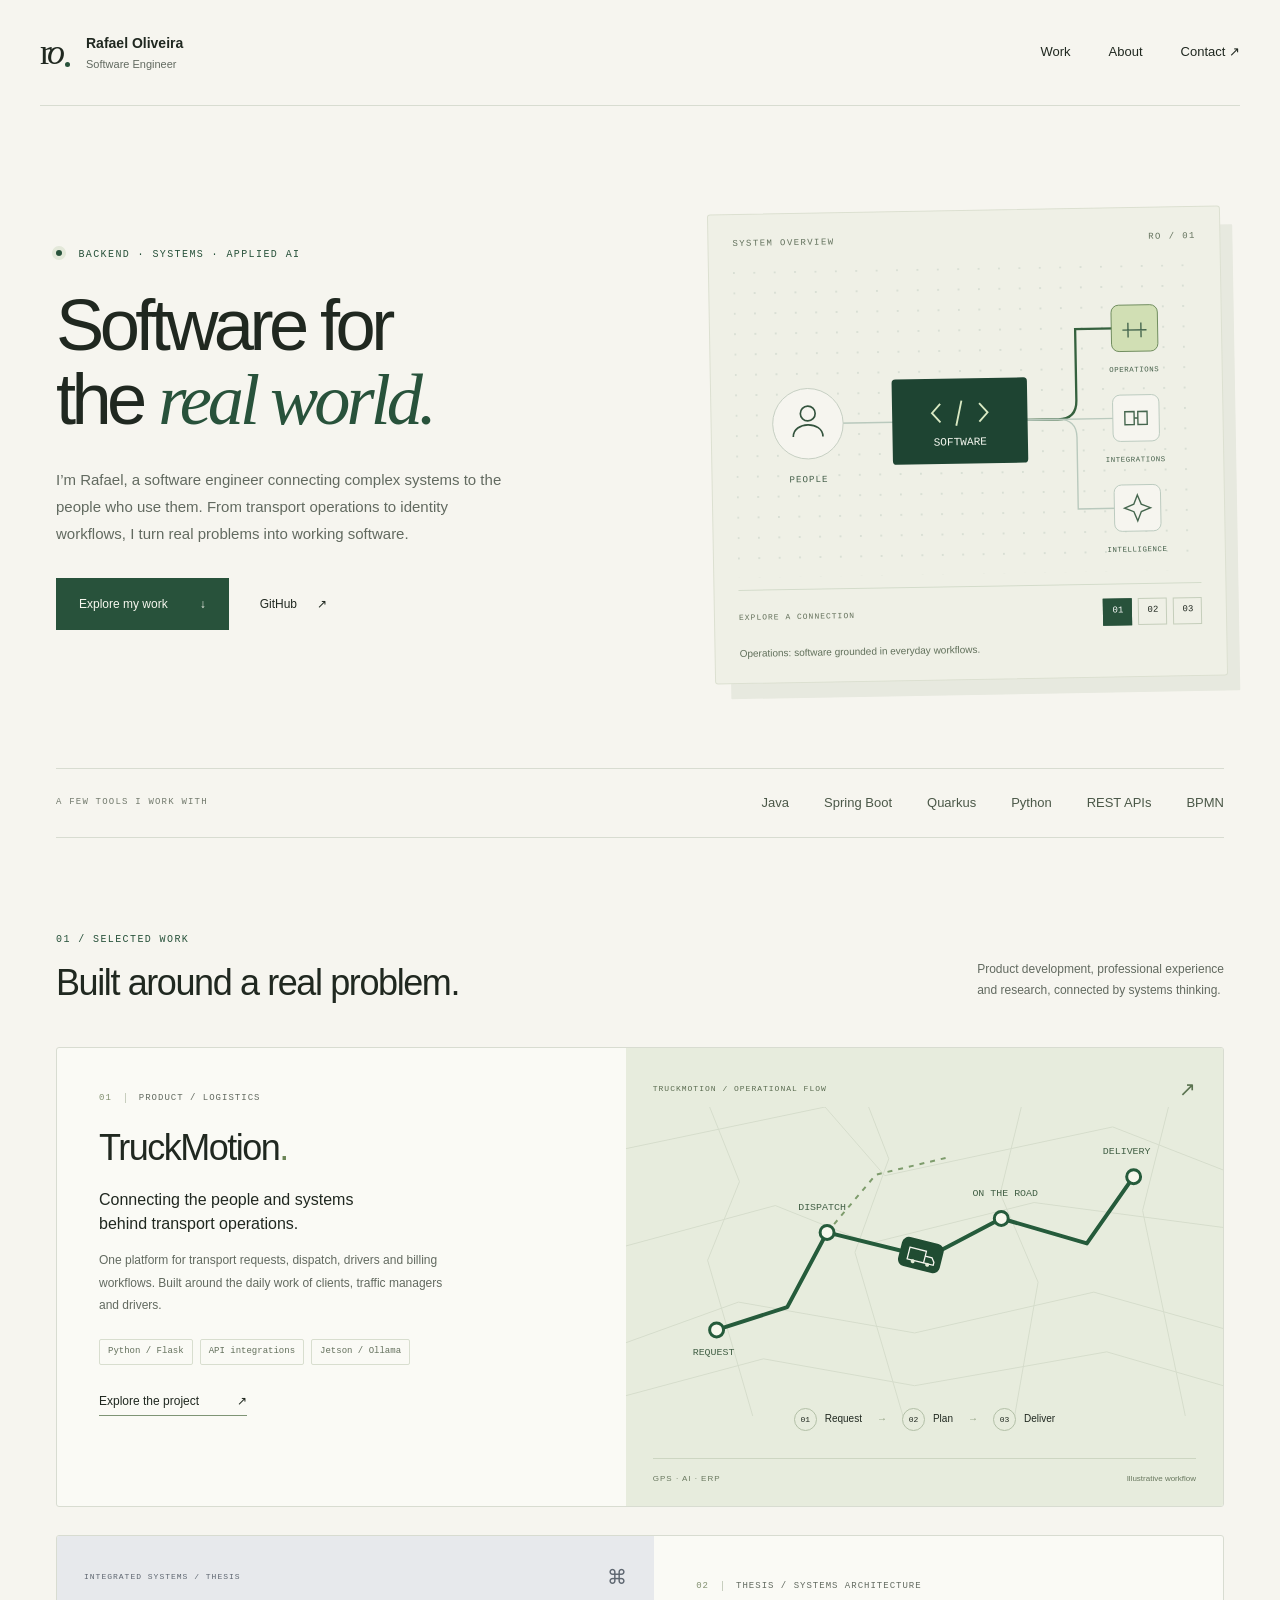
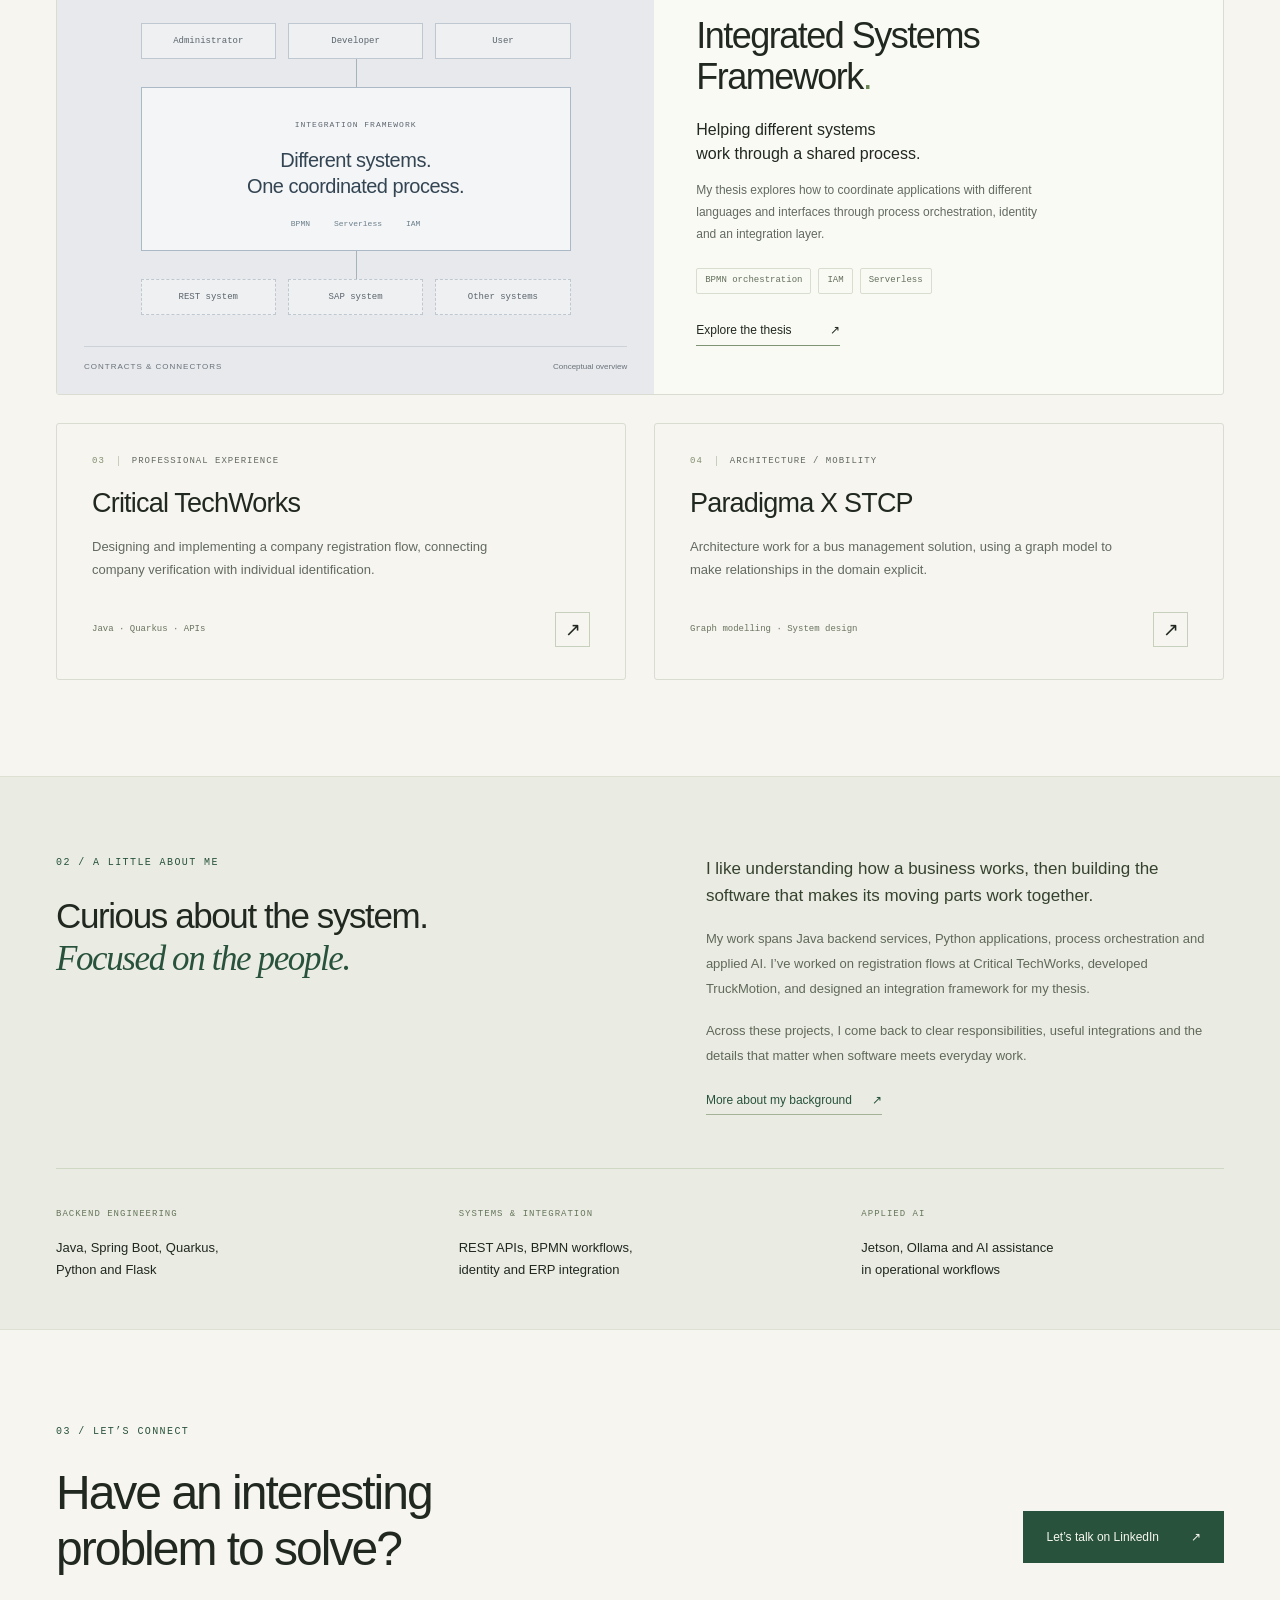
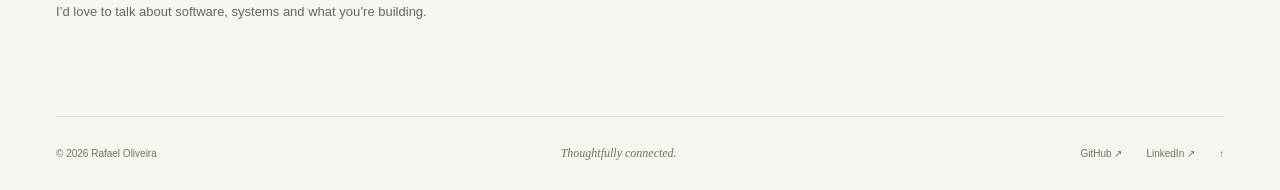
==== index.html @ 2846dd0a "Publish personal software engineering portfolio" ====
<!doctype html>
<html lang="en">
<head>
  <meta charset="utf-8">
  <meta name="viewport" content="width=device-width,initial-scale=1">
  <meta name="theme-color" content="#f6f5ef">
  <meta name="description" content="Rafael Oliveira, software engineer. Explore TruckMotion, an integrated systems thesis, and work in backend engineering, identity and automation.">
  <meta property="og:title" content="Rafael Oliveira · Software Engineer">
  <meta property="og:description" content="Software for the real world. Selected work in backend engineering, systems integration and applied AI.">
  <meta property="og:type" content="website">
  <meta property="og:url" content="https://oliveirarafa101.github.io/">
  <link rel="canonical" href="https://oliveirarafa101.github.io/">
  <title>Rafael Oliveira · Software Engineer</title>
  <link rel="icon" href="./assets/favicon.svg" type="image/svg+xml">
  <link rel="stylesheet" href="./styles.css">
  <script src="./app.js" defer></script>
</head>
<body>
  <a class="skip-link" href="#main">Skip to content</a>
  <header class="header">
    <a class="identity" href="#top" aria-label="Rafael Oliveira, home"><span class="monogram">r<span>o</span><i></i></span><span>Rafael Oliveira<span class="identity-sub">Software Engineer</span></span></a>
    <nav aria-label="Main navigation"><a href="#work">Work</a><a href="#about">About</a><a href="#contact">Contact <span aria-hidden="true">↗</span></a></nav>
  </header>

  <main id="main">
    <section class="hero page-width" id="top" aria-labelledby="hero-title">
      <div class="hero-copy">
        <p class="eyebrow"><span class="signal"></span> BACKEND · SYSTEMS · APPLIED AI</p>
        <h1 id="hero-title">Software for<br>the <span>real world.</span></h1>
        <p class="hero-description">I’m Rafael, a software engineer connecting complex systems to the people who use them. From transport operations to identity workflows, I turn real problems into working software.</p>
        <div class="hero-actions"><a class="button primary" href="#work">Explore my work <span aria-hidden="true">↓</span></a><a class="text-link" href="https://github.com/oliveirarafa101" target="_blank" rel="noopener noreferrer">GitHub <span aria-hidden="true">↗</span></a></div>
      </div>
      <div class="hero-visual" aria-label="An interactive overview of my engineering interests">
        <div class="visual-top"><span class="micro">SYSTEM OVERVIEW</span><span class="micro">RO / 01</span></div>
        <svg class="network" viewBox="0 0 500 330" role="img" aria-label="People connect to software, which connects operations, integrations and intelligence">
          <defs><pattern id="dots" width="22" height="22" patternUnits="userSpaceOnUse"><circle cx="1" cy="1" r="1" fill="#b6c5b9" opacity=".55"/></pattern></defs>
          <rect width="500" height="330" fill="url(#dots)"/>
          <g class="connections" fill="none" stroke="#b9c9bd" stroke-width="1.5">
            <path d="M78 165H172"/><path class="branch branch-operations" d="M312 165H348Q368 165 368 145V68H410"/><path class="branch branch-integrations" d="M312 165H410"/><path class="branch branch-intelligence" d="M312 165H348Q368 165 368 185V262H410"/>
          </g>
          <g transform="translate(40 127)"><rect width="76" height="76" rx="38" fill="#f6f5ef" stroke="#c3cdc0"/><circle cx="38" cy="27" r="8" fill="none" stroke="#33533d" stroke-width="1.8"/><path d="M22 52c0-17 32-17 32 0" fill="none" stroke="#33533d" stroke-width="1.8"/><text x="38" y="101" text-anchor="middle" class="svg-small">PEOPLE</text></g>
          <g transform="translate(169 119)"><rect width="146" height="92" rx="4" fill="#1e4432"/><path d="m52 27-9 10 9 10m42-20 9 10-9 10m-19-23-6 27" stroke="#d9e9c3" stroke-width="2" fill="none"/><text x="73" y="72" text-anchor="middle" fill="#f4f7ef" font-size="12" font-family="monospace">SOFTWARE</text></g>
          <g class="node node-operations" transform="translate(407 43)"><rect width="50" height="50" rx="8"/><path d="M12 27h26M18 19v16m14-16v16"/><text x="24" y="72" text-anchor="middle">OPERATIONS</text></g>
          <g class="node node-integrations" transform="translate(407 140)"><rect width="50" height="50" rx="8"/><path d="M13 18h10v14H13zm14 0h10v14H27zm-4 7h4"/><text x="24" y="72" text-anchor="middle">INTEGRATIONS</text></g>
          <g class="node node-intelligence" transform="translate(407 237)"><rect width="50" height="50" rx="8"/><path d="m25 11 4 10 10 4-10 4-4 10-4-10-10-4 10-4z"/><text x="24" y="72" text-anchor="middle">INTELLIGENCE</text></g>
        </svg>
        <div class="visual-bottom"><span class="micro">EXPLORE A CONNECTION</span><div class="connection-buttons" role="group" aria-label="Engineering focus"><button type="button" data-focus="operations" aria-label="Operations" aria-pressed="true">01</button><button type="button" data-focus="integrations" aria-label="Integrations" aria-pressed="false">02</button><button type="button" data-focus="intelligence" aria-label="Intelligence" aria-pressed="false">03</button></div></div>
        <p class="connection-caption" aria-live="polite">Operations: software grounded in everyday workflows.</p>
      </div>
    </section>

    <div class="expertise-strip page-width"><span class="micro">A FEW TOOLS I WORK WITH</span><div><span>Java</span><span>Spring Boot</span><span>Quarkus</span><span>Python</span><span>REST APIs</span><span>BPMN</span></div></div>

    <section class="work page-width" id="work" aria-labelledby="work-title">
      <div class="section-heading"><div><p class="eyebrow">01 / SELECTED WORK</p><h2 id="work-title">Built around a real problem.</h2></div><p>Product development, professional experience<br class="desktop-break"> and research, connected by systems thinking.</p></div>
      <article class="project featured">
        <div class="project-copy">
          <div class="project-kicker"><span>01</span><span>PRODUCT / LOGISTICS</span></div>
          <h3>TruckMotion<span class="title-period">.</span></h3>
          <p class="project-lead">Connecting the people and systems<br class="desktop-break"> behind transport operations.</p>
          <p>One platform for transport requests, dispatch, drivers and billing workflows. Built around the daily work of clients, traffic managers and drivers.</p>
          <div class="tags"><span>Python / Flask</span><span>API integrations</span><span>Jetson / Ollama</span></div>
          <button class="project-link" data-project="truckmotion">Explore the project <span aria-hidden="true">↗</span></button>
        </div>
        <div class="truck-visual">
          <div class="project-visual-heading"><span class="micro">TRUCKMOTION / OPERATIONAL FLOW</span><span class="mini-mark" aria-hidden="true">↗</span></div>
          <div class="route-drawing" aria-hidden="true">
            <svg viewBox="0 0 600 310" preserveAspectRatio="xMidYMid meet">
              <g fill="none" stroke="#d6ddcc" stroke-width="1"><path d="M-20 46 200 0 260 69 489 20 630 75M-20 145 150 99 245 137 410 96 630 125M-20 244 113 196 290 227 470 186 630 231M76-20 114 75 82 154 133 330M236-20 264 52 230 146 284 330M402-20 376 87 414 176 387 330M550-20 519 104 566 330"/><path d="M0 290 138 253 290 280 483 246 600 280"/></g>
              <path d="M91 224 162 201 202 126 303 151 377 112 463 137 510 70" stroke="#255b3b" stroke-width="4" fill="none" stroke-linejoin="round" stroke-linecap="round"/>
              <path d="M202 126 251 68 326 50" stroke="#7e9c6c" stroke-width="2" stroke-dasharray="5 6" fill="none"/>
              <g fill="#f7f8ed" stroke="#255b3b" stroke-width="3"><circle cx="91" cy="224" r="7"/><circle cx="202" cy="126" r="7"/><circle cx="377" cy="112" r="7"/><circle cx="510" cy="70" r="7"/></g>
              <g font-family="monospace" font-size="10" fill="#436046"><text x="67" y="249">REQUEST</text><text x="173" y="103">DISPATCH</text><text x="348" y="89">ON THE ROAD</text><text x="479" y="47">DELIVERY</text></g>
              <g transform="translate(279 129) rotate(14)"><rect width="43" height="30" rx="7" fill="#204c32"/><path d="M9 10h17v12H9zm17 5h7l3 4v3H26" fill="none" stroke="#f6f5ef" stroke-width="1.3"/><circle cx="15" cy="23" r="2" fill="#e3ebd7"/><circle cx="30" cy="23" r="2" fill="#e3ebd7"/></g>
            </svg>
          </div>
          <div class="workflow-row"><span><i>01</i> Request</span><b>→</b><span><i>02</i> Plan</span><b>→</b><span><i>03</i> Deliver</span></div>
          <div class="visual-footnote"><span>GPS · AI · ERP</span><span>Illustrative workflow</span></div>
        </div>
      </article>

      <article class="project thesis-project">
        <div class="thesis-visual">
          <div class="project-visual-heading"><span class="micro">INTEGRATED SYSTEMS / THESIS</span><span class="mini-mark" aria-hidden="true">⌘</span></div>
          <div class="architecture-mini" aria-label="An integration framework links process execution, identity and external systems">
            <div class="arch-clients"><span>Administrator</span><span>Developer</span><span>User</span></div>
            <div class="arch-connector" aria-hidden="true"></div>
            <div class="arch-core"><span class="micro">INTEGRATION FRAMEWORK</span><strong>Different systems.<br>One coordinated process.</strong><div><span>BPMN</span><span>Serverless</span><span>IAM</span></div></div>
            <div class="arch-connector" aria-hidden="true"></div>
            <div class="arch-clients arch-systems"><span>REST system</span><span>SAP system</span><span>Other systems</span></div>
          </div>
          <div class="visual-footnote"><span>CONTRACTS & CONNECTORS</span><span>Conceptual overview</span></div>
        </div>
        <div class="project-copy">
          <div class="project-kicker"><span>02</span><span>THESIS / SYSTEMS ARCHITECTURE</span></div>
          <h3>Integrated Systems<br>Framework<span class="title-period">.</span></h3>
          <p class="project-lead">Helping different systems<br class="desktop-break"> work through a shared process.</p>
          <p>My thesis explores how to coordinate applications with different languages and interfaces through process orchestration, identity and an integration layer.</p>
          <div class="tags"><span>BPMN orchestration</span><span>IAM</span><span>Serverless</span></div>
          <button class="project-link" data-project="thesis">Explore the thesis <span aria-hidden="true">↗</span></button>
        </div>
      </article>

      <div class="secondary-projects">
        <article class="small-project"><div class="project-kicker"><span>03</span><span>PROFESSIONAL EXPERIENCE</span></div><h3>Critical TechWorks</h3><p>Designing and implementing a company registration flow, connecting company verification with individual identification.</p><div class="small-bottom"><span>Java · Quarkus · APIs</span><button data-project="ctw" aria-label="Explore Critical TechWorks experience">↗</button></div></article>
        <article class="small-project"><div class="project-kicker"><span>04</span><span>ARCHITECTURE / MOBILITY</span></div><h3>Paradigma X STCP</h3><p>Architecture work for a bus management solution, using a graph model to make relationships in the domain explicit.</p><div class="small-bottom"><span>Graph modelling · System design</span><button data-project="paradigma" aria-label="Explore Paradigma X STCP">↗</button></div></article>
      </div>
    </section>

    <section class="about-section" id="about" aria-labelledby="about-title">
      <div class="page-width about-grid"><div><p class="eyebrow">02 / A LITTLE ABOUT ME</p><h2 id="about-title">Curious about the system.<br><span>Focused on the people.</span></h2></div><div class="about-copy"><p>I like understanding how a business works, then building the software that makes its moving parts work together.</p><p>My work spans Java backend services, Python applications, process orchestration and applied AI. I’ve worked on registration flows at Critical TechWorks, developed TruckMotion, and designed an integration framework for my thesis.</p><p>Across these projects, I come back to clear responsibilities, useful integrations and the details that matter when software meets everyday work.</p><a class="text-link" href="https://www.linkedin.com/in/rafael-oliveira-3a3119241/" target="_blank" rel="noopener noreferrer">More about my background <span aria-hidden="true">↗</span></a></div></div>
      <div class="page-width capabilities"><div><span class="micro">BACKEND ENGINEERING</span><p>Java, Spring Boot, Quarkus,<br>Python and Flask</p></div><div><span class="micro">SYSTEMS & INTEGRATION</span><p>REST APIs, BPMN workflows,<br>identity and ERP integration</p></div><div><span class="micro">APPLIED AI</span><p>Jetson, Ollama and AI assistance<br>in operational workflows</p></div></div>
    </section>

    <section class="contact page-width" id="contact" aria-labelledby="contact-title"><div><p class="eyebrow">03 / LET’S CONNECT</p><h2 id="contact-title">Have an interesting<br>problem to solve?</h2><p>I’d love to talk about software, systems and what you’re building.</p></div><a class="button primary contact-button" href="https://www.linkedin.com/in/rafael-oliveira-3a3119241/" target="_blank" rel="noopener noreferrer">Let’s talk on LinkedIn <span aria-hidden="true">↗</span></a></section>
  </main>
  <footer class="footer page-width"><span>© <span id="year">2026</span> Rafael Oliveira</span><span class="footer-note">Thoughtfully connected.</span><div><a href="https://github.com/oliveirarafa101" target="_blank" rel="noopener noreferrer">GitHub ↗</a><a href="https://www.linkedin.com/in/rafael-oliveira-3a3119241/" target="_blank" rel="noopener noreferrer">LinkedIn ↗</a><a href="#top" aria-label="Back to top">↑</a></div></footer>

  <dialog id="project-dialog" aria-labelledby="dialog-title">
    <div class="dialog-top"><span class="micro">PROJECT NOTES</span><button id="close-dialog" aria-label="Close project details">Close <span aria-hidden="true">×</span></button></div>
    <div id="dialog-content"></div>
  </dialog>
  <noscript><div class="noscript-note page-width">Project details use JavaScript. You can still explore the original <a href="./assets/thesis-context.svg">thesis context diagram</a> and <a href="./assets/thesis-components.svg">component diagram</a>, or connect on LinkedIn.</div></noscript>
</body>
</html>
---- styles.css ----
@font-face{font-family:PortfolioSans;src:local("Arial");font-display:swap}
:root{--paper:#f6f5ef;--ink:#202820;--muted:#626a60;--green:#28523b;--line:#d8dcd1;--pale:#e8eddf;--serif:Georgia,"Times New Roman",serif;--sans:PortfolioSans,Arial,sans-serif}
*{box-sizing:border-box}html{scroll-behavior:smooth;scroll-padding-top:110px}body{margin:0;background:var(--paper);color:var(--ink);font-family:var(--sans);font-size:16px;line-height:1.55}body.dialog-open{overflow:hidden}a{color:inherit;text-decoration:none}button{font:inherit;color:inherit;cursor:pointer}a,button{-webkit-tap-highlight-color:transparent}button:focus-visible,a:focus-visible{outline:3px solid #638c48;outline-offset:5px}::selection{background:#d7e8bb}h1,h2,h3,p{margin:0}button{touch-action:manipulation}.page-width{width:min(1240px,calc(100% - 112px));margin-inline:auto}.skip-link{position:fixed;top:-80px;left:20px;background:var(--green);color:white;padding:14px;z-index:20}.skip-link:focus{top:12px}.header{width:min(1352px,calc(100% - 80px));height:106px;margin:auto;display:flex;align-items:center;justify-content:space-between;border-bottom:1px solid var(--line)}.identity{display:flex;align-items:center;gap:16px;font-size:14px;font-weight:600;line-height:1.3}.identity-sub{display:block;font-size:11px;font-weight:400;color:var(--muted);margin-top:5px}.monogram{font-size:36px;font-family:var(--serif);font-weight:400;letter-spacing:-5px;position:relative;line-height:1;padding-right:10px}.monogram span{font-style:italic}.monogram i{display:block;width:5px;height:5px;background:var(--green);position:absolute;bottom:3px;right:0;border-radius:50%}nav{display:flex;gap:38px;font-size:13px}nav a{padding:12px 0}nav a:hover,.text-link:hover{color:var(--green)}.hero{padding-top:92px;padding-bottom:88px;display:grid;grid-template-columns:1.15fr 1fr;gap:64px;align-items:center}.eyebrow,.micro{font-family:"SFMono-Regular",Consolas,"Liberation Mono",monospace;font-size:10px;letter-spacing:1.4px;font-weight:400}.eyebrow{color:var(--green);margin-bottom:25px}.signal{display:inline-block;width:6px;height:6px;background:var(--green);border-radius:50%;margin-right:9px;vertical-align:1px;box-shadow:0 0 0 4px #e3e8d9}h1{font-size:clamp(54px,5.65vw,82px);font-weight:400;line-height:1.03;letter-spacing:-4.6px}h1 span{font-family:var(--serif);font-style:italic;color:var(--green);letter-spacing:-4px} .hero-description{margin-top:28px;max-width:455px;color:var(--muted);font-size:15px;line-height:1.8}.hero-actions{display:flex;align-items:center;gap:31px;margin-top:31px}.button{display:inline-flex;align-items:center;justify-content:space-between;gap:32px;padding:16px 22px;font-size:12px;border:1px solid var(--green);transition:background .2s,transform .2s}.primary{background:var(--green);color:#f7f7ef}.primary:hover{background:#183d29;transform:translateY(-2px)}.text-link{font-size:12px;display:inline-flex;gap:20px;align-items:center}.hero-visual{margin-top:12px;background:#eff0e6;border:1px solid #dce0d1;border-radius:3px;padding:23px 24px 21px;transform:rotate(-1deg);box-shadow:14px 17px 0 -2px #e7e9df}.visual-top,.visual-bottom,.project-visual-heading{display:flex;align-items:center;justify-content:space-between}.visual-top{color:#63725d}.visual-top .micro{font-size:9px}.network{display:block;width:100%;margin:20px 0 12px;overflow:visible}.svg-small{fill:#46604b;font-size:10px;font-family:monospace;letter-spacing:1px}.node rect{fill:#f6f5ef;stroke:#b9c9bd;transition:fill .2s}.node path{stroke:#45664e;stroke-width:1.5;fill:none}.node text{fill:#46604b;font-family:monospace;font-size:8px;letter-spacing:.6px}.node.active rect{fill:#d1dfb4;stroke:#698758}.branch.active{stroke:#35613e;stroke-width:2.5}.visual-bottom{border-top:1px solid #d4dccb;padding-top:14px}.visual-bottom .micro{font-size:8px;letter-spacing:1px;color:#64715b}.connection-buttons{display:flex;gap:6px}.connection-buttons button{background:transparent;border:1px solid #c5cebb;width:29px;height:27px;padding:0;font-size:9px;font-family:monospace}.connection-buttons button[aria-pressed=true]{background:var(--green);color:white;border-color:var(--green)}.connection-caption{font-size:10px;color:#61705b;margin-top:14px;min-height:16px}.expertise-strip{border-block:1px solid var(--line);display:flex;align-items:center;justify-content:space-between;padding-block:24px;gap:28px}.expertise-strip .micro{color:#727a6d;font-size:9px;letter-spacing:1.2px}.expertise-strip>div{display:flex;gap:35px;font-size:13px;color:#4b5848}.work{padding-block:94px 96px}.section-heading{display:flex;align-items:end;justify-content:space-between;gap:30px;margin-bottom:42px}.section-heading .eyebrow{margin-bottom:15px}h2{font-size:36px;line-height:1.18;letter-spacing:-1.4px;font-weight:400}.section-heading>p{font-size:12px;color:var(--muted);line-height:1.8;max-width:330px;padding-bottom:3px}.project{display:grid;grid-template-columns:1fr 1.05fr;min-height:460px;border:1px solid var(--line);border-radius:3px;overflow:hidden;margin-bottom:28px;background:#fafaf5}.project-copy{padding:45px 42px 38px;display:flex;flex-direction:column;align-items:start}.project-kicker{display:flex;gap:13px;font:9px "SFMono-Regular",Consolas,monospace;letter-spacing:1px;color:var(--muted);align-items:center;margin-bottom:24px}.project-kicker>span:first-child{border-right:1px solid #c7cebe;padding-right:13px;color:#829071}h3{font-size:36px;font-weight:400;letter-spacing:-1.5px;line-height:1.15}.title-period{color:#6a8455}.project-lead{font-size:16px;line-height:1.5;margin-top:20px}.project-copy>p:not(.project-lead){color:var(--muted);font-size:12px;line-height:1.85;margin-top:13px;max-width:360px}.tags{display:flex;gap:7px;flex-wrap:wrap;margin-top:23px}.tags span{font-family:monospace;font-size:9px;border:1px solid #d8decf;padding:5px 8px;border-radius:2px;color:#63705c}.project-link{font-size:12px;margin-top:27px;padding:0 0 5px;display:flex;gap:38px;justify-content:space-between;align-items:center;background:none;border:0;border-bottom:1px solid #7e9475}.project-link:hover{color:#557c40;border-color:#557c40}.truck-visual{background:#e7ecdd;display:flex;flex-direction:column;justify-content:space-between;padding:26px 27px 21px;position:relative}.project-visual-heading .micro{font-size:8px;letter-spacing:1px;color:#5b6c51}.mini-mark{font-size:20px;color:#5b7350}.route-drawing{margin-inline:-27px}.route-drawing svg{width:100%;display:block}.workflow-row{display:flex;align-items:center;justify-content:center;gap:15px;margin-top:-10px;padding-bottom:25px;font-size:10px}.workflow-row span{display:flex;align-items:center;gap:8px}.workflow-row i{width:23px;height:23px;border:1px solid #b3c0a7;border-radius:50%;display:inline-flex;align-items:center;justify-content:center;font:8px monospace;font-style:normal}.workflow-row b{color:#90a082;font-weight:400}.visual-footnote{display:flex;justify-content:space-between;gap:15px;font-size:8px;letter-spacing:1px;color:#69785f;border-top:1px solid #cdd6c2;padding-top:14px}.visual-footnote>span:last-child{font-size:8px;letter-spacing:0}.thesis-project{grid-template-columns:1.05fr 1fr}.thesis-visual{background:#e7e9ec;display:flex;flex-direction:column;justify-content:space-between;padding:26px 27px 21px}.thesis-visual .micro,.thesis-visual .mini-mark{color:#5e6670}.thesis-visual .visual-footnote{border-color:#ccd2d8;color:#68717a}.architecture-mini{padding:28px 20px;max-width:470px;width:100%;margin:auto}.arch-clients{display:flex;justify-content:space-between;gap:12px;font:9px monospace;color:#5b646c;text-align:center}.arch-clients>span{flex:1;border:1px solid #bfc8d0;background:#eef0f2;padding:12px 4px}.arch-connector{height:28px;border-left:1px solid #a7b2bd;margin-left:50%}.arch-core{border:1px solid #abb8c5;background:#f4f5f6;padding:22px;text-align:center}.arch-core>.micro{font-size:8px;letter-spacing:1px}.arch-core strong{display:block;font-size:20px;line-height:1.3;letter-spacing:-.5px;font-weight:400;color:#334553;margin-top:12px}.arch-core>div{display:flex;justify-content:center;gap:24px;font:8px monospace;color:#697e8c;margin-top:20px}.arch-systems>span{border-style:dashed}.secondary-projects{display:grid;grid-template-columns:1fr 1fr;gap:28px}.small-project{padding:32px 35px;border:1px solid var(--line);border-radius:3px}.small-project .project-kicker{margin-bottom:22px}.small-project h3{font-size:27px;letter-spacing:-.8px}.small-project p{font-size:13px;line-height:1.8;color:var(--muted);margin-top:16px;max-width:430px}.small-bottom{display:flex;align-items:center;justify-content:space-between;gap:15px;margin-top:30px}.small-bottom>span{font:9px monospace;color:#697460}.small-bottom button{border:1px solid #c6d0bc;width:35px;height:35px;background:transparent;font-size:19px;transition:background .15s}.small-bottom button:hover{background:#e4e9da}.about-section{background:#eaece3;border-block:1px solid #dde1d3;padding:78px 0 48px}.about-grid{display:grid;grid-template-columns:1.1fr 1fr;gap:80px}.about-grid h2{font-size:35px}.about-grid h2>span{font-family:var(--serif);font-style:italic;color:var(--green)}.about-copy p{font-size:13px;line-height:1.9;color:#60695a;margin-bottom:18px}.about-copy p:first-child{font-size:17px;line-height:1.6;color:#35422e}.about-copy .text-link{margin-top:4px;color:var(--green);border-bottom:1px solid #a4b296;padding-bottom:5px}.capabilities{display:grid;grid-template-columns:repeat(3,1fr);border-top:1px solid #cfd7c5;gap:40px;padding-top:30px;margin-top:53px}.capabilities .micro{font-size:9px;letter-spacing:1px;color:#66765b}.capabilities p{font-size:13px;line-height:1.7;margin-top:13px}.contact{padding-block:94px;display:flex;justify-content:space-between;align-items:center;gap:30px}.contact h2{font-size:48px;letter-spacing:-2px}.contact p:last-child{font-size:13px;color:var(--muted);margin-top:24px}.contact-button{margin-top:28px}.footer{border-top:1px solid var(--line);display:flex;justify-content:space-between;align-items:center;gap:20px;padding-block:27px;font-size:10px;color:#6c7564}.footer>div{display:flex;gap:24px}.footer a:hover{color:var(--green)}.footer-note{font-family:var(--serif);font-style:italic;font-size:12px}
dialog{border:1px solid #cbd4c2;border-radius:5px;padding:0;width:min(950px,calc(100% - 48px));max-height:88dvh;background:var(--paper);color:var(--ink);box-shadow:0 25px 100px #10241540}dialog::backdrop{background:#162119a8;backdrop-filter:blur(5px)}.dialog-top{display:flex;justify-content:space-between;align-items:center;border-bottom:1px solid var(--line);padding:18px 32px;position:sticky;top:0;background:var(--paper);z-index:1}.dialog-top button{background:none;border:0;font-size:12px;padding:5px}.dialog-top button span{font-size:20px;margin-left:12px}#dialog-content{padding:36px 45px 44px}#dialog-content .eyebrow{margin-bottom:12px}#dialog-title{font-size:42px;line-height:1.15;letter-spacing:-1.8px} .dialog-intro{font-size:19px;line-height:1.6;color:#57634f;margin:18px 0 29px;max-width:750px}.detail-columns{display:grid;grid-template-columns:1fr 1fr;gap:32px;margin:28px 0}.detail-section{margin:25px 0}.detail-section h3,.detail-columns h3{font:11px monospace;letter-spacing:1px;color:#47603c;margin-bottom:13px}.detail-section p,.detail-columns p{font-size:14px;color:#5d6756;line-height:1.85}.detail-list{padding-left:18px;font-size:13px;line-height:1.9;color:#5d6756}.detail-list li{padding-left:4px;margin-bottom:7px}.detail-flow{display:flex;align-items:stretch;gap:10px;margin:30px 0}.detail-flow>span{flex:1;background:#e8ecdf;padding:16px 12px;font-size:12px;text-align:center;border:1px solid #d3dbc8}.detail-flow small{display:block;font:9px monospace;margin-bottom:8px;color:#728564}.detail-note{border-top:1px solid var(--line);padding-top:16px;margin-top:30px;color:#69735f;font-size:11px;line-height:1.8}.integration-table{width:100%;border-collapse:collapse;font-size:12px;text-align:left;margin-top:15px}.integration-table th{font:10px monospace;color:#557047;background:#e7ecde}.integration-table th,.integration-table td{padding:11px 12px;border-bottom:1px solid var(--line)}.integration-table td{color:#5d6856}.diagram-controls{display:flex;gap:8px;margin:20px 0 14px}.diagram-controls button{border:1px solid #c8d2be;background:transparent;padding:10px 14px;font-size:11px}.diagram-controls button[aria-pressed=true]{color:white;background:var(--green);border-color:var(--green)}.diagram-frame{background:white;border:1px solid var(--line);padding:14px}.diagram-frame img{display:block;width:100%;height:auto}.diagram-caption{font-size:11px;color:#6b7563;margin-top:12px}.diagram-caption a{text-decoration:underline;text-underline-offset:3px}.noscript-note{font-size:12px;padding:20px;border:1px solid var(--line)}
@media(min-width:1450px){.hero{gap:85px;min-height:590px}.hero-visual{padding:26px 30px}}
@media(max-width:1100px){.page-width{width:calc(100% - 72px)}.header{width:calc(100% - 60px)}.hero{gap:36px;padding-top:70px;padding-bottom:70px}h1{font-size:63px;letter-spacing:-3.5px}h1 span{letter-spacing:-3px}.hero-description{font-size:14px}.hero-visual{padding:18px}.expertise-strip>div{gap:21px;font-size:12px}.project-copy{padding:34px 29px}.project h3{font-size:30px}.project-lead{font-size:14px}.project-visual-heading .micro{font-size:7px}.architecture-mini{padding:25px 0}.about-grid{gap:45px}.about-grid h2{font-size:30px}.section-heading>p{font-size:11px}.section-heading h2{font-size:31px}}
@media(max-width:800px){.hero{grid-template-columns:1fr 1fr;gap:24px}h1{font-size:51px;letter-spacing:-2.8px}h1 span{letter-spacing:-2.8px}.hero-description{font-size:13px}.hero-visual{padding:14px;box-shadow:8px 10px 0 -2px #e7e9df}.visual-top .micro{font-size:7px}.hero-actions{gap:19px}.button{padding:14px 17px;gap:22px;font-size:11px}.visual-bottom{flex-wrap:wrap;gap:8px}.connection-caption{min-height:30px}.expertise-strip{align-items:flex-start;flex-direction:column;gap:14px}.expertise-strip>div{justify-content:space-between;width:100%;gap:12px}.section-heading{align-items:start}.section-heading h2{font-size:28px}.section-heading>p{max-width:200px}.desktop-break{display:none}.project{grid-template-columns:1fr 1fr}.project-copy{padding:29px 23px}.project h3{font-size:27px}.project-visual-heading{gap:10px}.truck-visual,.thesis-visual{padding:22px 18px 17px}.route-drawing{margin-inline:-18px}.workflow-row{gap:9px;font-size:9px}.workflow-row i{display:none}.visual-footnote{font-size:7px;letter-spacing:.5px}.arch-clients{gap:6px;font-size:8px}.arch-core{padding:18px 10px}.arch-core strong{font-size:18px}.arch-core>div{gap:16px}.small-project{padding:25px}.small-project h3{font-size:23px}.small-bottom>span{font-size:8px}.about-grid{grid-template-columns:1fr;gap:30px}.about-grid h2{font-size:35px}.about-copy{max-width:650px}.capabilities{gap:20px}.capabilities p{font-size:12px}.contact h2{font-size:42px}}
@media(max-width:620px){.page-width{width:calc(100% - 40px)}.header{width:calc(100% - 40px);height:86px}.identity{font-size:12px;gap:11px}.identity-sub{font-size:10px}.monogram{font-size:31px}nav{gap:19px;font-size:11px}nav a:last-child{display:none}.hero{grid-template-columns:1fr;padding-top:50px;padding-bottom:47px;gap:37px}.hero .eyebrow{font-size:8px;margin-bottom:23px}h1{font-size:clamp(52px,12vw,75px);letter-spacing:-3px}h1 span{letter-spacing:-3px}.hero-description{font-size:14px;line-height:1.8;max-width:480px;margin-top:23px}.hero-actions{margin-top:25px;gap:28px}.button{font-size:12px;padding:15px 20px;gap:27px}.hero-visual{width:100%;max-width:490px;justify-self:center;transform:none;margin-top:0;padding:20px}.network{margin:10px 0}.visual-top .micro{font-size:8px}.visual-bottom{flex-wrap:nowrap}.connection-caption{min-height:0;font-size:10px}.expertise-strip{padding-block:21px}.expertise-strip>div{flex-wrap:wrap;justify-content:start;gap:11px 23px;font-size:11px}.work{padding-top:52px;padding-bottom:50px}.section-heading{display:block;margin-bottom:27px}.section-heading .eyebrow{font-size:9px}.section-heading h2{font-size:31px;max-width:300px}.section-heading>p{max-width:340px;margin-top:15px;font-size:12px}.project,.thesis-project{grid-template-columns:1fr;margin-bottom:22px}.project-copy{padding:30px 26px}.project h3{font-size:34px}.project-kicker{margin-bottom:20px;font-size:8px}.project-lead{font-size:16px;margin-top:16px}.project-copy>p:not(.project-lead){max-width:100%;font-size:13px}.tags{margin-top:19px}.project-link{margin-top:24px}.truck-visual{min-height:335px;grid-row:1}.project-visual-heading .micro{font-size:8px}.truck-visual,.thesis-visual{padding:23px 23px 18px}.route-drawing{margin-inline:-23px;max-height:255px}.route-drawing svg{max-height:240px}.workflow-row{margin-top:2px;padding-bottom:20px;gap:14px;font-size:10px}.workflow-row i{display:inline-flex}.visual-footnote{font-size:8px}.architecture-mini{padding:23px 2px;max-width:360px}.arch-core strong{font-size:23px}.arch-clients{font-size:9px}.thesis-visual{min-height:400px}.secondary-projects{grid-template-columns:1fr;gap:18px}.small-project{padding:27px}.small-project h3{font-size:27px}.small-bottom>span{font-size:9px}.about-section{padding-top:49px;padding-bottom:32px}.about-grid{gap:25px}.about-grid h2{font-size:30px;letter-spacing:-1.2px}.about-copy p:first-child{font-size:17px}.capabilities{grid-template-columns:1fr;margin-top:35px;padding-top:26px;gap:24px}.capabilities>div{display:grid;grid-template-columns:1fr 1.2fr;gap:12px;align-items:start}.capabilities .micro{font-size:8px;margin-top:2px}.capabilities p{margin-top:0}.contact{display:block;padding-block:55px}.contact .eyebrow{font-size:9px;margin-bottom:20px}.contact h2{font-size:39px;letter-spacing:-1.6px}.contact p:last-child{max-width:290px;font-size:12px;margin-top:19px}.contact-button{margin-top:26px}.footer{align-items:start;font-size:9px;padding-block:24px;gap:15px}.footer-note{display:none}.footer>div{gap:15px}dialog{width:calc(100% - 22px);max-height:94dvh}.dialog-top{padding:14px 20px}#dialog-content{padding:27px 23px 30px}#dialog-title{font-size:32px;letter-spacing:-1.2px}.dialog-intro{font-size:16px}.detail-columns{grid-template-columns:1fr;gap:23px}.detail-flow{flex-direction:column;gap:7px}.detail-flow>span{padding:10px}.detail-flow small{display:inline-block;margin:0 14px 0 0}.integration-table{font-size:10px}.integration-table th,.integration-table td{padding:9px 6px}.diagram-controls{flex-wrap:wrap}.diagram-controls button{font-size:10px}.diagram-frame{padding:5px}}
@media(prefers-reduced-motion:reduce){html{scroll-behavior:auto}*,*::before,*::after{animation:none!important;transition:none!important}}
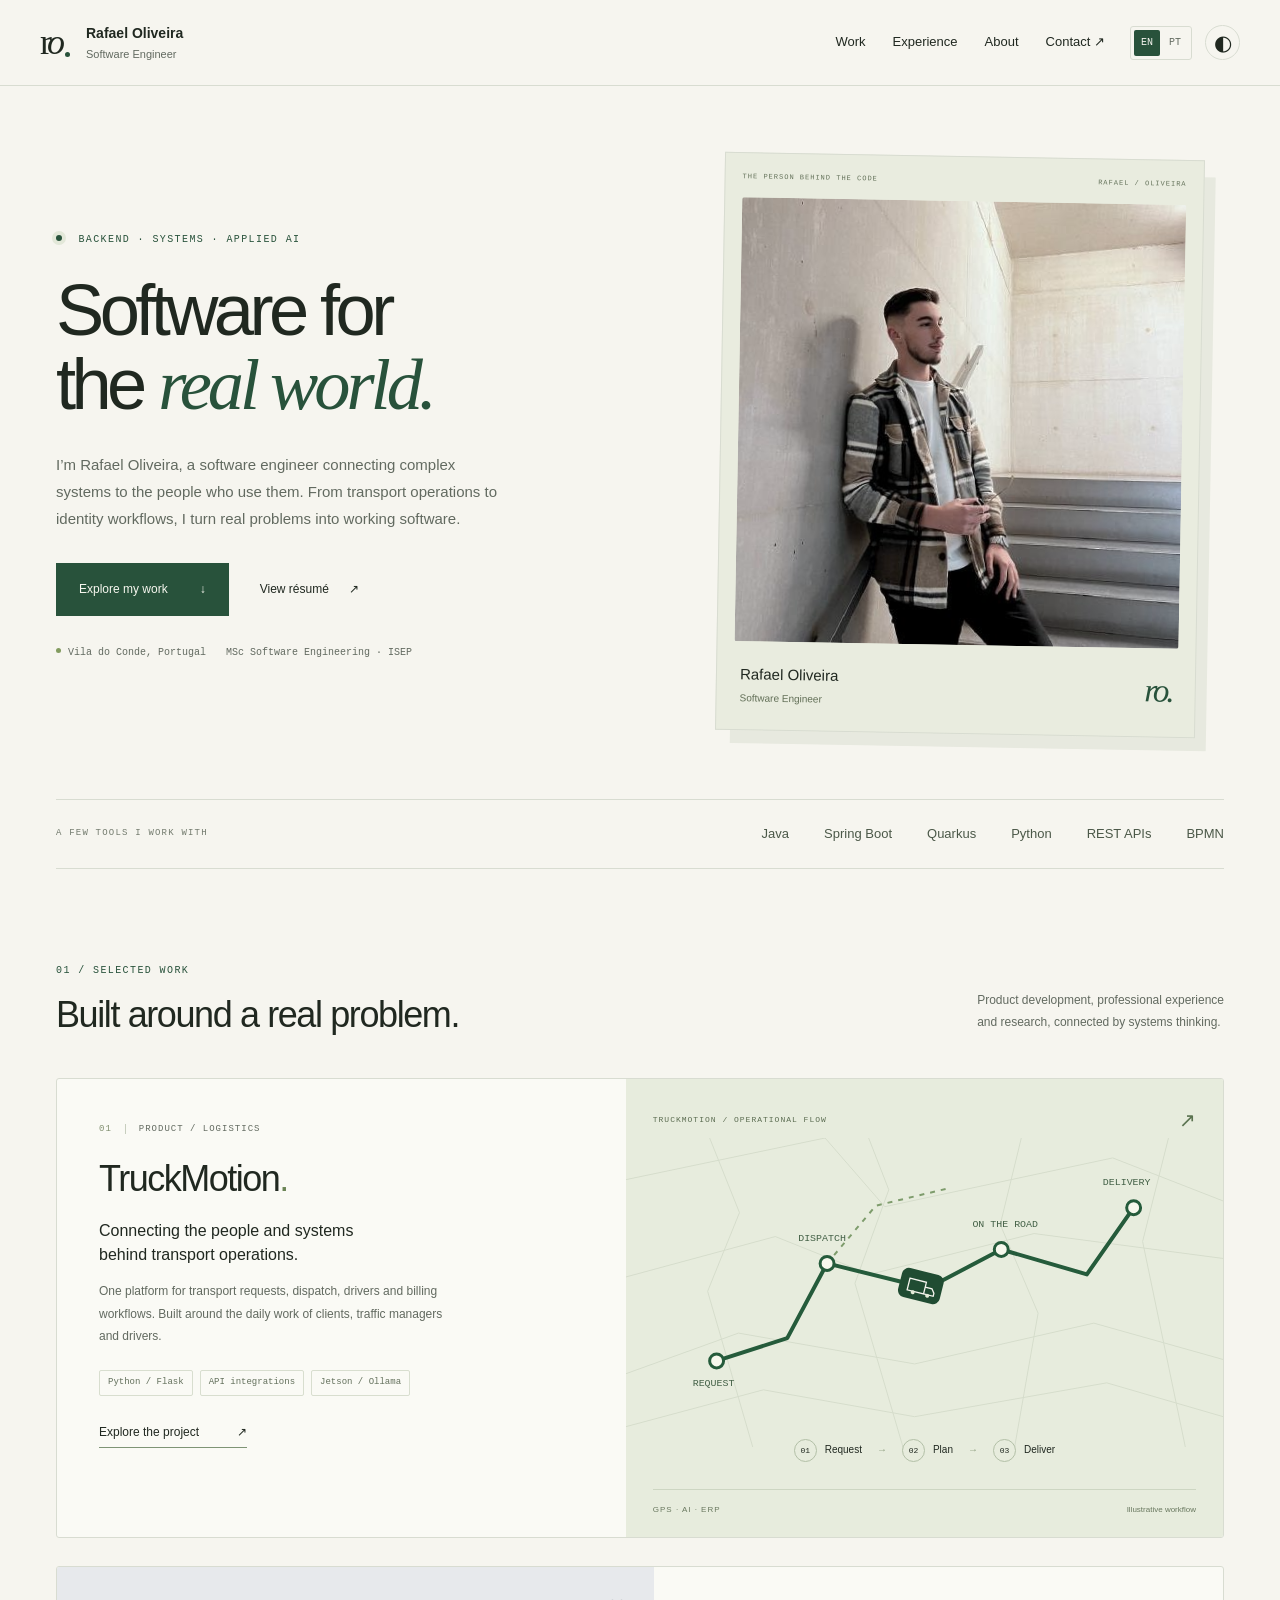
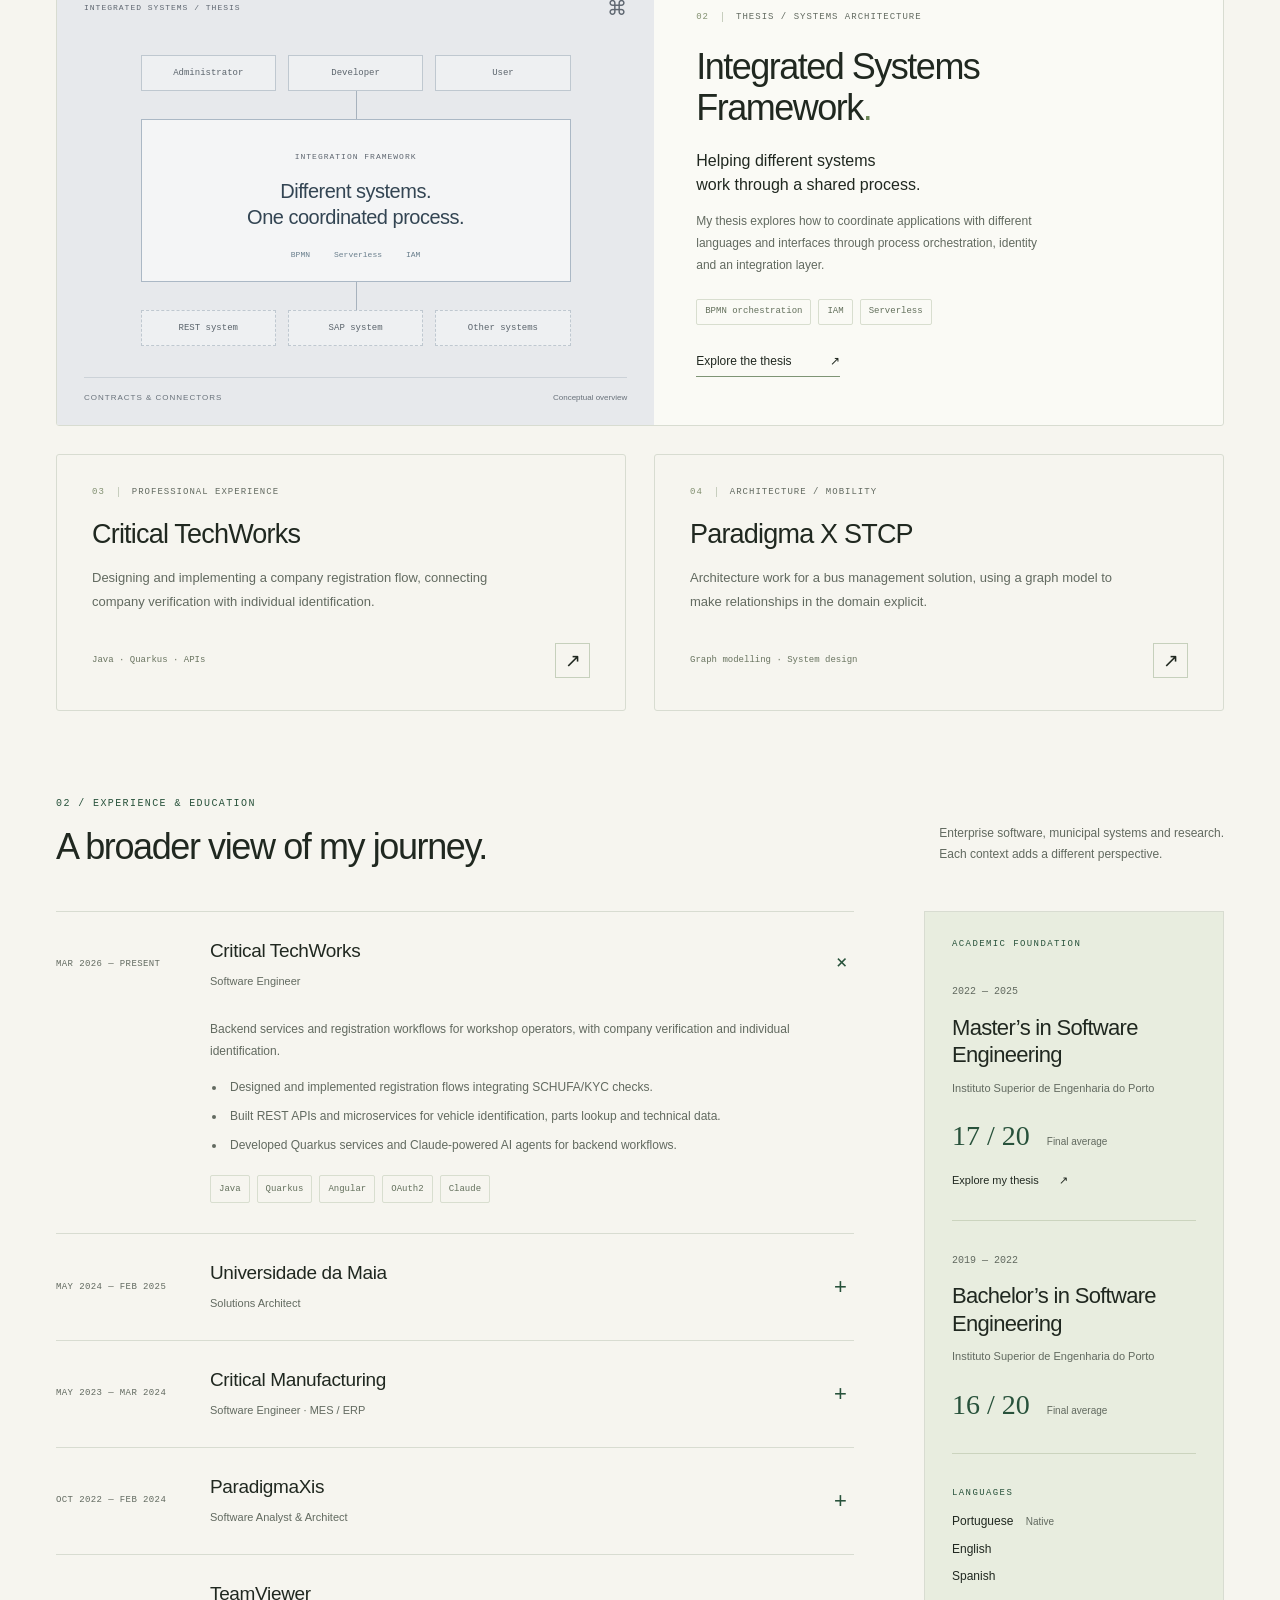
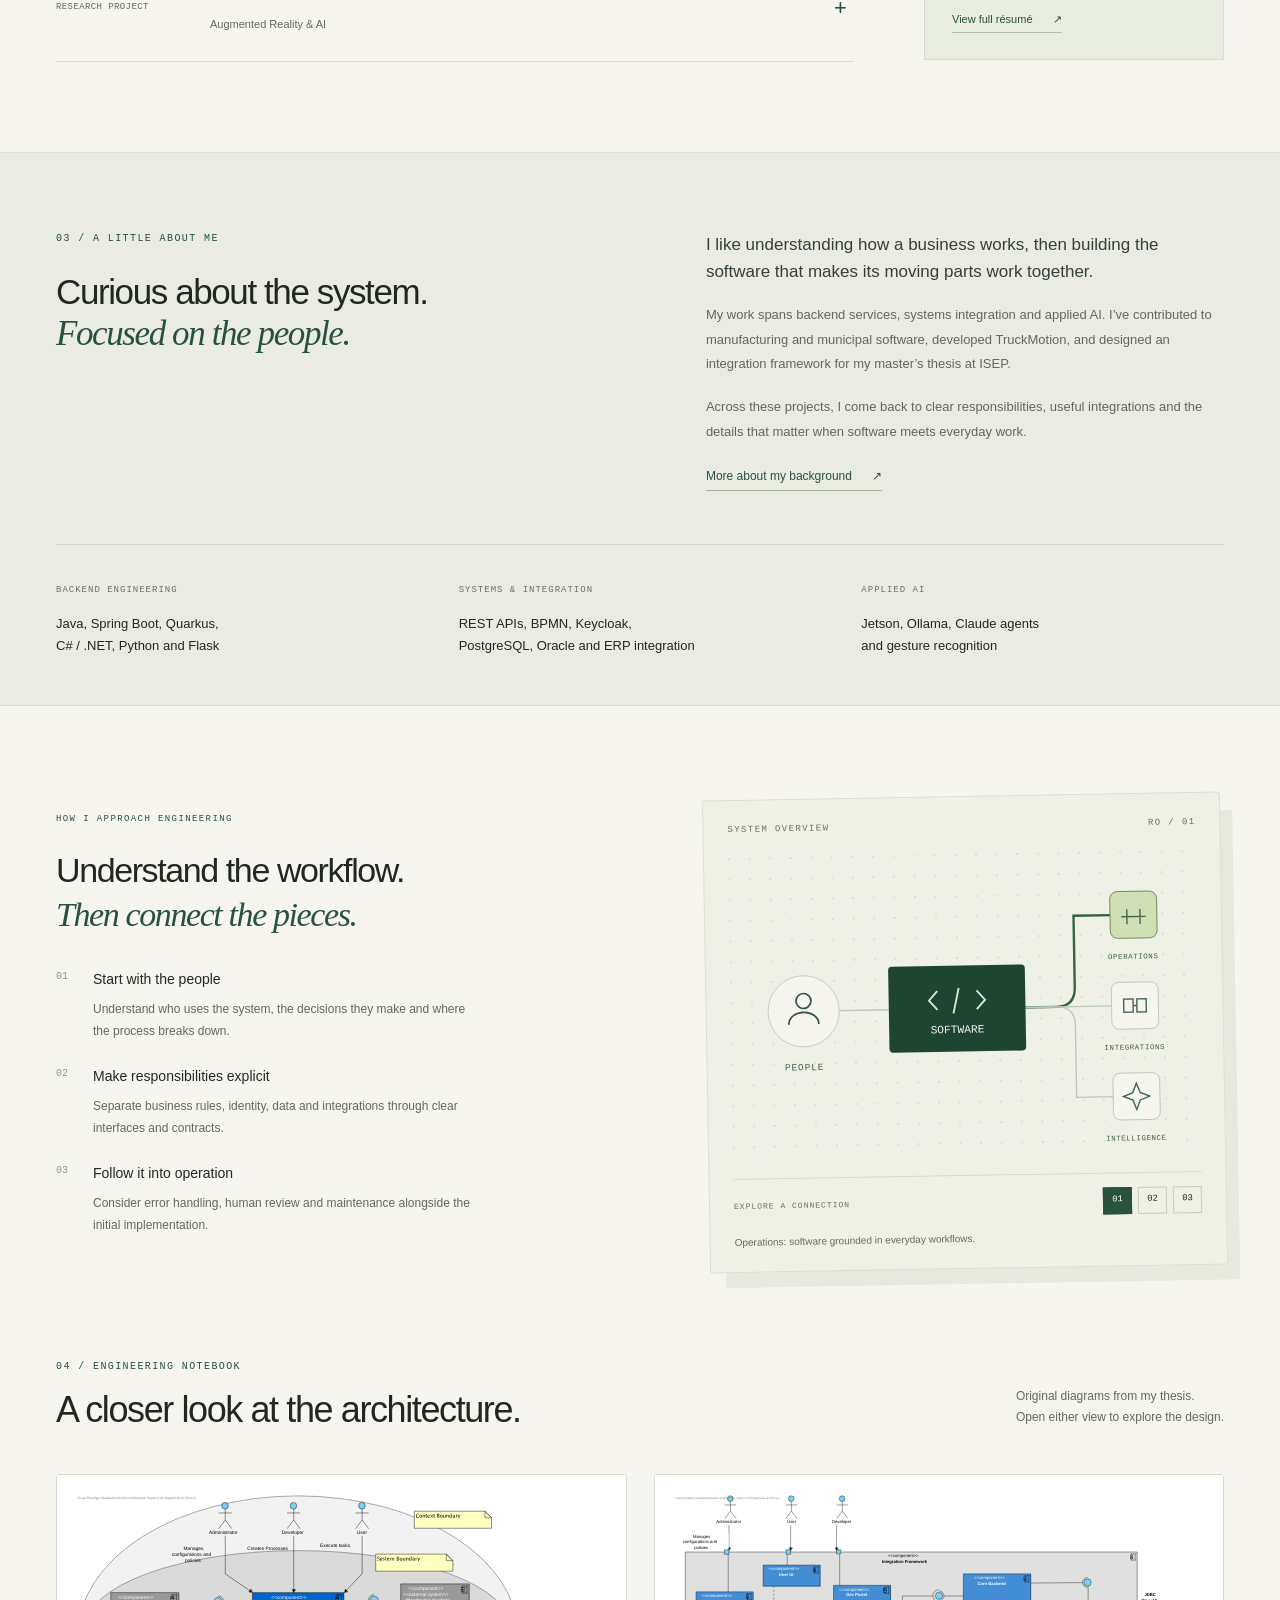
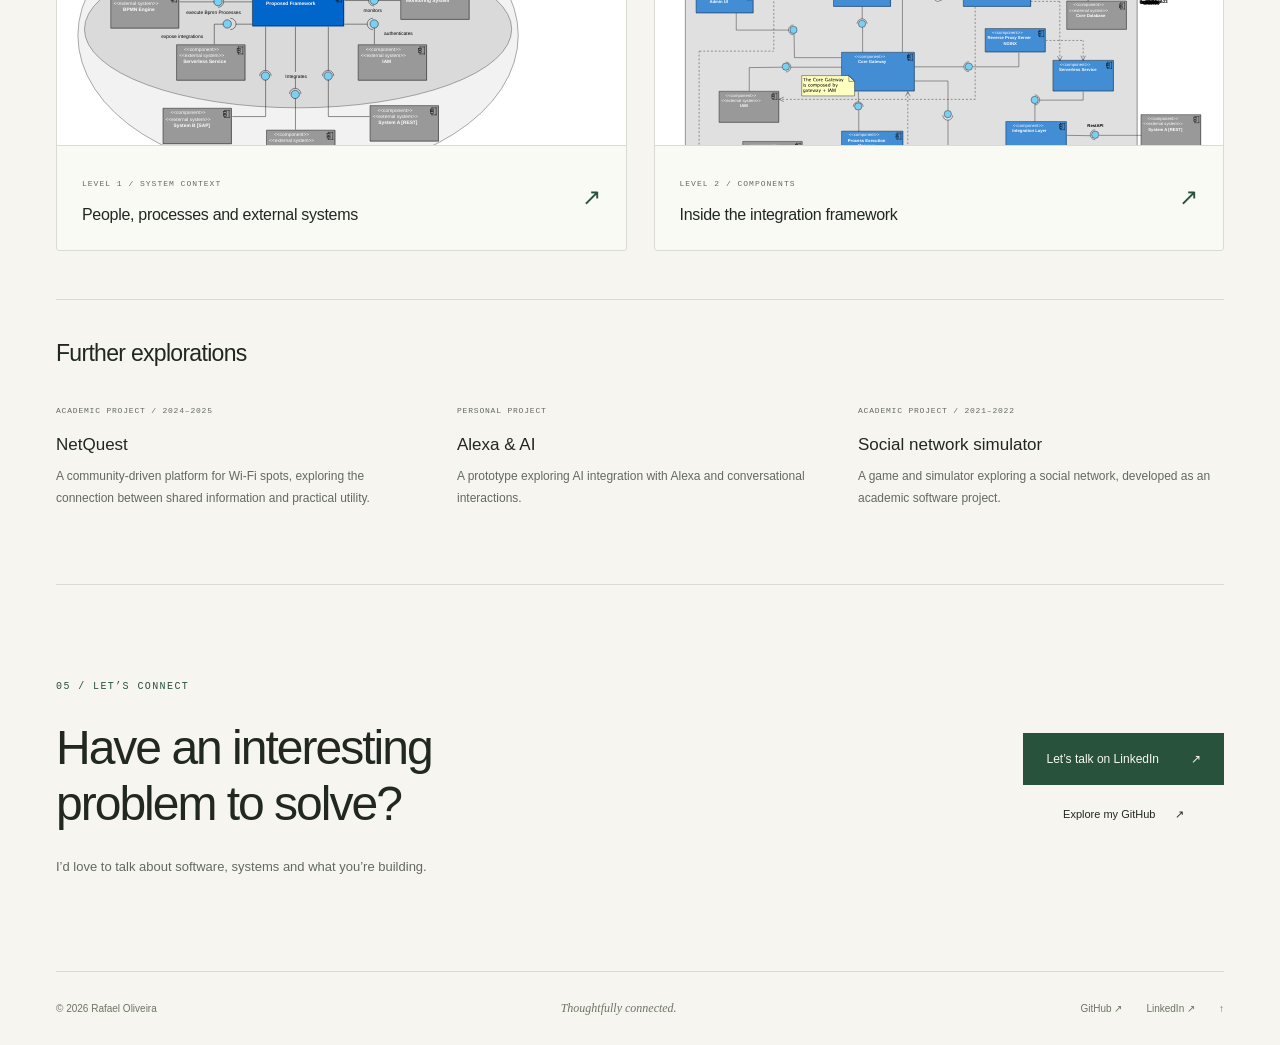
==== commit ce2b5e7f: "Enrich portfolio with career history, bilingual content and resume" ====
--- a/index.html
+++ b/index.html
@@ -9,17 +9,23 @@
   <meta property="og:description" content="Software for the real world. Selected work in backend engineering, systems integration and applied AI.">
   <meta property="og:type" content="website">
   <meta property="og:url" content="https://oliveirarafa101.github.io/">
+  <meta property="og:image" content="https://oliveirarafa101.github.io/assets/rafael-oliveira.jpg">
+  <meta property="og:image:alt" content="Rafael Oliveira">
   <link rel="canonical" href="https://oliveirarafa101.github.io/">
   <title>Rafael Oliveira · Software Engineer</title>
   <link rel="icon" href="./assets/favicon.svg" type="image/svg+xml">
+  <script>try{const t=localStorage.getItem('portfolio-theme');if(t==='dark')document.documentElement.dataset.theme='dark'}catch(e){}</script>
   <link rel="stylesheet" href="./styles.css">
+  <link rel="stylesheet" href="./enhancements.css">
+  <script src="./i18n.js" defer></script>
   <script src="./app.js" defer></script>
 </head>
 <body>
   <a class="skip-link" href="#main">Skip to content</a>
   <header class="header">
     <a class="identity" href="#top" aria-label="Rafael Oliveira, home"><span class="monogram">r<span>o</span><i></i></span><span>Rafael Oliveira<span class="identity-sub">Software Engineer</span></span></a>
-    <nav aria-label="Main navigation"><a href="#work">Work</a><a href="#about">About</a><a href="#contact">Contact <span aria-hidden="true">↗</span></a></nav>
+    <nav id="main-nav" aria-label="Main navigation"><a href="#work">Work</a><a href="#experience">Experience</a><a href="#about">About</a><a href="#contact">Contact <span aria-hidden="true">↗</span></a></nav>
+    <div class="header-controls"><div class="language-control" role="group" aria-label="Language"><button data-language="en" aria-pressed="true">EN</button><button data-language="pt" aria-pressed="false">PT</button></div><button id="theme-toggle" class="icon-button" aria-label="Switch to dark mode"><span aria-hidden="true">◐</span></button><button id="menu-toggle" class="icon-button menu-toggle" aria-label="Open navigation" aria-expanded="false" aria-controls="main-nav"><span aria-hidden="true">☰</span></button></div>
   </header>
 
   <main id="main">
@@ -27,26 +33,15 @@
       <div class="hero-copy">
         <p class="eyebrow"><span class="signal"></span> BACKEND · SYSTEMS · APPLIED AI</p>
         <h1 id="hero-title">Software for<br>the <span>real world.</span></h1>
-        <p class="hero-description">I’m Rafael, a software engineer connecting complex systems to the people who use them. From transport operations to identity workflows, I turn real problems into working software.</p>
-        <div class="hero-actions"><a class="button primary" href="#work">Explore my work <span aria-hidden="true">↓</span></a><a class="text-link" href="https://github.com/oliveirarafa101" target="_blank" rel="noopener noreferrer">GitHub <span aria-hidden="true">↗</span></a></div>
+        <p class="hero-description">I’m Rafael Oliveira, a software engineer connecting complex systems to the people who use them. From transport operations to identity workflows, I turn real problems into working software.</p>
+        <div class="hero-actions"><a class="button primary" href="#work">Explore my work <span aria-hidden="true">↓</span></a><a class="text-link" href="./resume.html" target="_blank" rel="noopener">View résumé <span aria-hidden="true">↗</span></a></div>
+        <div class="hero-facts"><span>Vila do Conde, Portugal</span><span>MSc Software Engineering · ISEP</span></div>
       </div>
-      <div class="hero-visual" aria-label="An interactive overview of my engineering interests">
-        <div class="visual-top"><span class="micro">SYSTEM OVERVIEW</span><span class="micro">RO / 01</span></div>
-        <svg class="network" viewBox="0 0 500 330" role="img" aria-label="People connect to software, which connects operations, integrations and intelligence">
-          <defs><pattern id="dots" width="22" height="22" patternUnits="userSpaceOnUse"><circle cx="1" cy="1" r="1" fill="#b6c5b9" opacity=".55"/></pattern></defs>
-          <rect width="500" height="330" fill="url(#dots)"/>
-          <g class="connections" fill="none" stroke="#b9c9bd" stroke-width="1.5">
-            <path d="M78 165H172"/><path class="branch branch-operations" d="M312 165H348Q368 165 368 145V68H410"/><path class="branch branch-integrations" d="M312 165H410"/><path class="branch branch-intelligence" d="M312 165H348Q368 165 368 185V262H410"/>
-          </g>
-          <g transform="translate(40 127)"><rect width="76" height="76" rx="38" fill="#f6f5ef" stroke="#c3cdc0"/><circle cx="38" cy="27" r="8" fill="none" stroke="#33533d" stroke-width="1.8"/><path d="M22 52c0-17 32-17 32 0" fill="none" stroke="#33533d" stroke-width="1.8"/><text x="38" y="101" text-anchor="middle" class="svg-small">PEOPLE</text></g>
-          <g transform="translate(169 119)"><rect width="146" height="92" rx="4" fill="#1e4432"/><path d="m52 27-9 10 9 10m42-20 9 10-9 10m-19-23-6 27" stroke="#d9e9c3" stroke-width="2" fill="none"/><text x="73" y="72" text-anchor="middle" fill="#f4f7ef" font-size="12" font-family="monospace">SOFTWARE</text></g>
-          <g class="node node-operations" transform="translate(407 43)"><rect width="50" height="50" rx="8"/><path d="M12 27h26M18 19v16m14-16v16"/><text x="24" y="72" text-anchor="middle">OPERATIONS</text></g>
-          <g class="node node-integrations" transform="translate(407 140)"><rect width="50" height="50" rx="8"/><path d="M13 18h10v14H13zm14 0h10v14H27zm-4 7h4"/><text x="24" y="72" text-anchor="middle">INTEGRATIONS</text></g>
-          <g class="node node-intelligence" transform="translate(407 237)"><rect width="50" height="50" rx="8"/><path d="m25 11 4 10 10 4-10 4-4 10-4-10-10-4 10-4z"/><text x="24" y="72" text-anchor="middle">INTELLIGENCE</text></g>
-        </svg>
-        <div class="visual-bottom"><span class="micro">EXPLORE A CONNECTION</span><div class="connection-buttons" role="group" aria-label="Engineering focus"><button type="button" data-focus="operations" aria-label="Operations" aria-pressed="true">01</button><button type="button" data-focus="integrations" aria-label="Integrations" aria-pressed="false">02</button><button type="button" data-focus="intelligence" aria-label="Intelligence" aria-pressed="false">03</button></div></div>
-        <p class="connection-caption" aria-live="polite">Operations: software grounded in everyday workflows.</p>
-      </div>
+      <figure class="portrait-card">
+        <div class="portrait-heading"><span class="micro">THE PERSON BEHIND THE CODE</span><span class="micro">RAFAEL / OLIVEIRA</span></div>
+        <img src="./assets/rafael-oliveira.jpg" alt="Rafael Oliveira" width="460" height="460" fetchpriority="high">
+        <figcaption><span><strong>Rafael Oliveira</strong><small>Software Engineer</small></span><span class="portrait-signature" aria-hidden="true">ro.</span></figcaption>
+      </figure>
     </section>
 
     <div class="expertise-strip page-width"><span class="micro">A FEW TOOLS I WORK WITH</span><div><span>Java</span><span>Spring Boot</span><span>Quarkus</span><span>Python</span><span>REST APIs</span><span>BPMN</span></div></div>
@@ -107,12 +102,47 @@
       </div>
     </section>
 
-    <section class="about-section" id="about" aria-labelledby="about-title">
-      <div class="page-width about-grid"><div><p class="eyebrow">02 / A LITTLE ABOUT ME</p><h2 id="about-title">Curious about the system.<br><span>Focused on the people.</span></h2></div><div class="about-copy"><p>I like understanding how a business works, then building the software that makes its moving parts work together.</p><p>My work spans Java backend services, Python applications, process orchestration and applied AI. I’ve worked on registration flows at Critical TechWorks, developed TruckMotion, and designed an integration framework for my thesis.</p><p>Across these projects, I come back to clear responsibilities, useful integrations and the details that matter when software meets everyday work.</p><a class="text-link" href="https://www.linkedin.com/in/rafael-oliveira-3a3119241/" target="_blank" rel="noopener noreferrer">More about my background <span aria-hidden="true">↗</span></a></div></div>
-      <div class="page-width capabilities"><div><span class="micro">BACKEND ENGINEERING</span><p>Java, Spring Boot, Quarkus,<br>Python and Flask</p></div><div><span class="micro">SYSTEMS & INTEGRATION</span><p>REST APIs, BPMN workflows,<br>identity and ERP integration</p></div><div><span class="micro">APPLIED AI</span><p>Jetson, Ollama and AI assistance<br>in operational workflows</p></div></div>
+    <section class="experience-section page-width" id="experience" aria-labelledby="experience-title">
+      <div class="section-heading"><div><p class="eyebrow">02 / EXPERIENCE & EDUCATION</p><h2 id="experience-title">A broader view of my journey.</h2></div><p>Enterprise software, municipal systems and research.<br class="desktop-break"> Each context adds a different perspective.</p></div>
+      <div class="experience-layout">
+        <div class="timeline">
+          <details class="role" open><summary><span class="role-date">MAR 2026 — PRESENT</span><span class="role-title"><strong>Critical TechWorks</strong><span>Software Engineer</span></span><span class="expand-icon" aria-hidden="true">+</span></summary><div class="role-body"><p>Backend services and registration workflows for workshop operators, with company verification and individual identification.</p><ul><li>Designed and implemented registration flows integrating SCHUFA/KYC checks.</li><li>Built REST APIs and microservices for vehicle identification, parts lookup and technical data.</li><li>Developed Quarkus services and Claude-powered AI agents for backend workflows.</li></ul><div class="tags"><span>Java</span><span>Quarkus</span><span>Angular</span><span>OAuth2</span><span>Claude</span></div></div></details>
+          <details class="role"><summary><span class="role-date">MAY 2024 — FEB 2025</span><span class="role-title"><strong>Universidade da Maia</strong><span>Solutions Architect</span></span><span class="expand-icon" aria-hidden="true">+</span></summary><div class="role-body"><p>Systems integration work for the city of Maia, addressing data redundancy and interoperability around the municipal ERP.</p><ul><li>Designed integration solutions and refined data flows across city services.</li><li>Worked with city officials and IT teams to understand operational needs.</li><li>Applied API design, identity and access management, and database integration.</li></ul><div class="tags"><span>Java / Spring Boot</span><span>Keycloak</span><span>PostgreSQL / Oracle</span><span>Docker</span></div></div></details>
+          <details class="role"><summary><span class="role-date">MAY 2023 — MAR 2024</span><span class="role-title"><strong>Critical Manufacturing</strong><span>Software Engineer · MES / ERP</span></span><span class="expand-icon" aria-hidden="true">+</span></summary><div class="role-body"><p>Manufacturing Execution System support and software development for production environments.</p><ul><li>Investigated production issues and supported system stability.</li><li>Developed solutions for MES production challenges.</li><li>Collaborated across teams through Agile and Scrum delivery practices.</li></ul><div class="tags"><span>C# / .NET</span><span>REST APIs</span><span>Oracle</span><span>SQL Server</span></div></div></details>
+          <details class="role"><summary><span class="role-date">OCT 2022 — FEB 2024</span><span class="role-title"><strong>ParadigmaXis</strong><span>Software Analyst & Architect</span></span><span class="expand-icon" aria-hidden="true">+</span></summary><div class="role-body"><p>Urban management projects covering software quality, API integration and architecture.</p><ul><li>Worked on software quality for the Geovista urban planning project.</li><li>Designed and developed an API data collection solution for urban park management at Porto Digital.</li><li>Architected a graph-based bus management solution in the Paradigma X STCP context.</li></ul><div class="tags"><span>Java / Spring Boot</span><span>PostgreSQL</span><span>JUnit</span><span>Graph modelling</span></div></div></details>
+          <details class="role"><summary><span class="role-date">RESEARCH PROJECT</span><span class="role-title"><strong>TeamViewer</strong><span>Augmented Reality & AI</span></span><span class="expand-icon" aria-hidden="true">+</span></summary><div class="role-body"><p>Research and prototype development exploring gesture recognition as a way to interact with augmented reality interfaces.</p><div class="tags"><span>Python</span><span>MediaPipe</span><span>Gesture recognition</span></div></div></details>
+        </div>
+        <aside class="education" aria-label="Education and languages"><p class="micro">ACADEMIC FOUNDATION</p><article><span class="education-date">2022 — 2025</span><h3>Master’s in Software Engineering</h3><p>Instituto Superior de Engenharia do Porto</p><span class="grade">17 / 20 <small>Final average</small></span><a href="#work" class="text-link">Explore my thesis <span aria-hidden="true">↗</span></a></article><article><span class="education-date">2019 — 2022</span><h3>Bachelor’s in Software Engineering</h3><p>Instituto Superior de Engenharia do Porto</p><span class="grade">16 / 20 <small>Final average</small></span></article><div class="language-list"><span class="micro">LANGUAGES</span><p>Portuguese <small>Native</small></p><p>English</p><p>Spanish</p></div><a href="./resume.html" target="_blank" rel="noopener" class="text-link">View full résumé <span aria-hidden="true">↗</span></a></aside>
+      </div>
     </section>
 
-    <section class="contact page-width" id="contact" aria-labelledby="contact-title"><div><p class="eyebrow">03 / LET’S CONNECT</p><h2 id="contact-title">Have an interesting<br>problem to solve?</h2><p>I’d love to talk about software, systems and what you’re building.</p></div><a class="button primary contact-button" href="https://www.linkedin.com/in/rafael-oliveira-3a3119241/" target="_blank" rel="noopener noreferrer">Let’s talk on LinkedIn <span aria-hidden="true">↗</span></a></section>
+    <section class="about-section" id="about" aria-labelledby="about-title">
+      <div class="page-width about-grid"><div><p class="eyebrow">03 / A LITTLE ABOUT ME</p><h2 id="about-title">Curious about the system.<br><span>Focused on the people.</span></h2></div><div class="about-copy"><p>I like understanding how a business works, then building the software that makes its moving parts work together.</p><p>My work spans backend services, systems integration and applied AI. I’ve contributed to manufacturing and municipal software, developed TruckMotion, and designed an integration framework for my master’s thesis at ISEP.</p><p>Across these projects, I come back to clear responsibilities, useful integrations and the details that matter when software meets everyday work.</p><a class="text-link" href="https://www.linkedin.com/in/rafael-oliveira-3a3119241/" target="_blank" rel="noopener noreferrer">More about my background <span aria-hidden="true">↗</span></a></div></div>
+      <div class="page-width capabilities"><div><span class="micro">BACKEND ENGINEERING</span><p>Java, Spring Boot, Quarkus,<br>C# / .NET, Python and Flask</p></div><div><span class="micro">SYSTEMS & INTEGRATION</span><p>REST APIs, BPMN, Keycloak,<br>PostgreSQL, Oracle and ERP integration</p></div><div><span class="micro">APPLIED AI</span><p>Jetson, Ollama, Claude agents<br>and gesture recognition</p></div></div>
+    </section>
+
+    <section class="approach-section page-width" aria-labelledby="approach-title"><div class="approach-copy"><p class="eyebrow">HOW I APPROACH ENGINEERING</p><h2 id="approach-title">Understand the workflow.<br><span>Then connect the pieces.</span></h2><ol class="approach-list"><li><strong>Start with the people</strong><p>Understand who uses the system, the decisions they make and where the process breaks down.</p></li><li><strong>Make responsibilities explicit</strong><p>Separate business rules, identity, data and integrations through clear interfaces and contracts.</p></li><li><strong>Follow it into operation</strong><p>Consider error handling, human review and maintenance alongside the initial implementation.</p></li></ol></div>      <div class="hero-visual" aria-label="An interactive overview of my engineering interests">
+        <div class="visual-top"><span class="micro">SYSTEM OVERVIEW</span><span class="micro">RO / 01</span></div>
+        <svg class="network" viewBox="0 0 500 330" role="img" aria-label="People connect to software, which connects operations, integrations and intelligence">
+          <defs><pattern id="dots" width="22" height="22" patternUnits="userSpaceOnUse"><circle cx="1" cy="1" r="1" fill="#b6c5b9" opacity=".55"/></pattern></defs>
+          <rect width="500" height="330" fill="url(#dots)"/>
+          <g class="connections" fill="none" stroke="#b9c9bd" stroke-width="1.5">
+            <path d="M78 165H172"/><path class="branch branch-operations" d="M312 165H348Q368 165 368 145V68H410"/><path class="branch branch-integrations" d="M312 165H410"/><path class="branch branch-intelligence" d="M312 165H348Q368 165 368 185V262H410"/>
+          </g>
+          <g transform="translate(40 127)"><rect width="76" height="76" rx="38" fill="#f6f5ef" stroke="#c3cdc0"/><circle cx="38" cy="27" r="8" fill="none" stroke="#33533d" stroke-width="1.8"/><path d="M22 52c0-17 32-17 32 0" fill="none" stroke="#33533d" stroke-width="1.8"/><text x="38" y="101" text-anchor="middle" class="svg-small">PEOPLE</text></g>
+          <g transform="translate(169 119)"><rect width="146" height="92" rx="4" fill="#1e4432"/><path d="m52 27-9 10 9 10m42-20 9 10-9 10m-19-23-6 27" stroke="#d9e9c3" stroke-width="2" fill="none"/><text x="73" y="72" text-anchor="middle" fill="#f4f7ef" font-size="12" font-family="monospace">SOFTWARE</text></g>
+          <g class="node node-operations" transform="translate(407 43)"><rect width="50" height="50" rx="8"/><path d="M12 27h26M18 19v16m14-16v16"/><text x="24" y="72" text-anchor="middle">OPERATIONS</text></g>
+          <g class="node node-integrations" transform="translate(407 140)"><rect width="50" height="50" rx="8"/><path d="M13 18h10v14H13zm14 0h10v14H27zm-4 7h4"/><text x="24" y="72" text-anchor="middle">INTEGRATIONS</text></g>
+          <g class="node node-intelligence" transform="translate(407 237)"><rect width="50" height="50" rx="8"/><path d="m25 11 4 10 10 4-10 4-4 10-4-10-10-4 10-4z"/><text x="24" y="72" text-anchor="middle">INTELLIGENCE</text></g>
+        </svg>
+        <div class="visual-bottom"><span class="micro">EXPLORE A CONNECTION</span><div class="connection-buttons" role="group" aria-label="Engineering focus"><button type="button" data-focus="operations" aria-label="Operations" aria-pressed="true">01</button><button type="button" data-focus="integrations" aria-label="Integrations" aria-pressed="false">02</button><button type="button" data-focus="intelligence" aria-label="Intelligence" aria-pressed="false">03</button></div></div>
+        <p class="connection-caption" aria-live="polite">Operations: software grounded in everyday workflows.</p>
+      </div></section>
+    <section class="notebook-section page-width" id="notebook" aria-labelledby="notebook-title"><div class="section-heading"><div><p class="eyebrow">04 / ENGINEERING NOTEBOOK</p><h2 id="notebook-title">A closer look at the architecture.</h2></div><p>Original diagrams from my thesis.<br class="desktop-break"> Open either view to explore the design.</p></div><div class="notebook-grid"><button class="notebook-card" data-project="thesis" data-initial-diagram="context"><div class="notebook-image"><img src="./assets/thesis-context.svg" width="1206" height="644" loading="lazy" alt="Thesis system context diagram"></div><span class="notebook-label"><span><small>LEVEL 1 / SYSTEM CONTEXT</small><strong>People, processes and external systems</strong></span><span aria-hidden="true">↗</span></span></button><button class="notebook-card" data-project="thesis" data-initial-diagram="components"><div class="notebook-image"><img src="./assets/thesis-components.svg" width="1379" height="959" loading="lazy" alt="Thesis internal component diagram"></div><span class="notebook-label"><span><small>LEVEL 2 / COMPONENTS</small><strong>Inside the integration framework</strong></span><span aria-hidden="true">↗</span></span></button></div>
+      <div class="further-work"><h3>Further explorations</h3><div><article><span class="micro">ACADEMIC PROJECT / 2024–2025</span><h4>NetQuest</h4><p>A community-driven platform for Wi-Fi spots, exploring the connection between shared information and practical utility.</p></article><article><span class="micro">PERSONAL PROJECT</span><h4>Alexa & AI</h4><p>A prototype exploring AI integration with Alexa and conversational interactions.</p></article><article><span class="micro">ACADEMIC PROJECT / 2021–2022</span><h4>Social network simulator</h4><p>A game and simulator exploring a social network, developed as an academic software project.</p></article></div></div>
+    </section>
+
+    <section class="contact page-width" id="contact" aria-labelledby="contact-title"><div><p class="eyebrow">05 / LET’S CONNECT</p><h2 id="contact-title">Have an interesting<br>problem to solve?</h2><p>I’d love to talk about software, systems and what you’re building.</p></div><div class="contact-actions"><a class="button primary contact-button" href="https://www.linkedin.com/in/rafael-oliveira-3a3119241/" target="_blank" rel="noopener noreferrer">Let’s talk on LinkedIn <span aria-hidden="true">↗</span></a><a class="text-link" href="https://github.com/oliveirarafa101" target="_blank" rel="noopener noreferrer">Explore my GitHub <span aria-hidden="true">↗</span></a></div></section>
   </main>
   <footer class="footer page-width"><span>© <span id="year">2026</span> Rafael Oliveira</span><span class="footer-note">Thoughtfully connected.</span><div><a href="https://github.com/oliveirarafa101" target="_blank" rel="noopener noreferrer">GitHub ↗</a><a href="https://www.linkedin.com/in/rafael-oliveira-3a3119241/" target="_blank" rel="noopener noreferrer">LinkedIn ↗</a><a href="#top" aria-label="Back to top">↑</a></div></footer>
 
--- a/enhancements.css
+++ b/enhancements.css
@@ -0,0 +1,9 @@
+:root{--surface:#fafaf5;--surface-alt:#eaece3;--header:#f6f5eff5;--accent:#829b5f}
+.header{position:sticky;top:0;z-index:10;background:var(--header);backdrop-filter:blur(12px);width:100%;height:86px;padding-inline:max(40px,calc((100vw - 1280px)/2));gap:25px}.header nav{margin-left:auto;gap:27px}.header-controls{display:flex;align-items:center;gap:13px}.language-control{display:flex;border:1px solid var(--line);padding:3px;gap:2px;border-radius:3px}.language-control button{font:10px monospace;line-height:1;border:0;background:transparent;padding:8px 7px;color:var(--muted);border-radius:2px}.language-control button[aria-pressed=true]{background:var(--green);color:var(--paper)}.icon-button{display:inline-grid;place-items:center;width:35px;height:35px;border:1px solid var(--line);border-radius:50%;background:transparent;font-size:21px;line-height:1}.icon-button:hover{background:var(--pale)}.menu-toggle{display:none}.hero{padding-top:70px;padding-bottom:65px;gap:85px;grid-template-columns:1.15fr 1fr}.hero-facts{display:flex;flex-wrap:wrap;gap:8px 20px;font:10px monospace;color:var(--muted);margin-top:31px}.hero-facts>span{display:block}.hero-facts>span:first-child:before{content:"";display:inline-block;width:5px;height:5px;background:var(--accent);border-radius:50%;vertical-align:2px;margin-right:7px}.portrait-card{margin:0;background:#e9ecdf;padding:17px 17px 0;border:1px solid var(--line);transform:rotate(1deg);box-shadow:13px 15px 0 -2px #e7e9df;max-width:480px}.portrait-heading{display:flex;justify-content:space-between;gap:10px;padding:1px 0 15px;color:#64725a}.portrait-heading .micro{font-size:7px;letter-spacing:1px}.portrait-card img{display:block;width:100%;height:auto;aspect-ratio:1/1;object-fit:cover;filter:saturate(.6);border-radius:2px}.portrait-card figcaption{display:flex;align-items:center;justify-content:space-between;padding:17px 6px 20px}.portrait-card strong{font-size:15px;font-weight:400}.portrait-card small{display:block;font-size:10px;color:#626f57;margin-top:3px}.portrait-signature{font-family:var(--serif);font-size:33px;font-style:italic;color:var(--green);letter-spacing:-3px}.work{padding-bottom:75px}.experience-section{padding-block:10px 90px}.experience-layout{display:grid;grid-template-columns:1fr 300px;gap:70px}.timeline{border-top:1px solid var(--line)}.role{border-bottom:1px solid var(--line)}.role summary{cursor:pointer;display:grid;grid-template-columns:135px 1fr 20px;gap:19px;align-items:center;padding:28px 0;list-style:none}.role summary::-webkit-details-marker{display:none}.role summary:focus-visible,.notebook-card:focus-visible{outline:3px solid #638c48;outline-offset:5px}.role-date{font:9px monospace;line-height:1.7;color:var(--muted);letter-spacing:.4px}.role-title strong{font-size:19px;line-height:1.2;font-weight:400;letter-spacing:-.35px}.role-title>span{display:block;font-size:11px;color:var(--muted);margin-top:8px}.expand-icon{font-size:22px;color:var(--green);font-weight:300;transition:transform .2s}.role[open] .expand-icon{transform:rotate(45deg)}.role-body{padding:0 30px 30px 154px;font-size:12px;color:var(--muted);line-height:1.85}.role-body>p{margin-bottom:14px}.role-body ul{padding-left:16px;margin:0}.role-body li{padding-left:4px;margin-bottom:7px}.role-body .tags{margin-top:18px}.education{padding:26px 27px;background:var(--pale);border:1px solid var(--line);align-self:start}.education>.micro{font-size:9px;color:var(--green)}.education article{padding-top:25px}.education article+article{border-top:1px solid #cbd4be;margin-top:28px}.education-date{font:10px monospace;color:var(--muted)}.education h3{font-size:22px;line-height:1.25;letter-spacing:-.7px;margin-top:12px}.education article p{font-size:11px;line-height:1.7;margin-top:10px;color:var(--muted)}.grade{font-family:var(--serif);font-size:28px;color:var(--green);display:block;margin-top:17px}.grade small{font-family:var(--sans);font-size:10px;color:var(--muted);margin-left:10px}.education article .text-link{margin-top:14px;font-size:11px}.language-list{border-top:1px solid #cbd4be;margin-top:27px;padding-top:24px}.language-list .micro{font-size:9px;color:var(--green)}.language-list p{font-size:12px;margin-top:9px}.language-list small{font-size:10px;color:var(--muted);margin-left:9px}.education>.text-link{margin-top:25px;color:var(--green);border-bottom:1px solid #b4c1a5;padding-bottom:4px;font-size:11px}.approach-section{display:grid;grid-template-columns:1.1fr 1fr;gap:80px;padding-block:90px;align-items:center}.approach-copy h2{font-size:34px;line-height:1.3}.approach-copy h2>span{font-family:var(--serif);font-style:italic;color:var(--green)}.approach-copy>.eyebrow{font-size:9px;margin-bottom:21px}.approach-list{padding:0;list-style:none;counter-reset:steps;margin-top:30px}.approach-list li{counter-increment:steps;position:relative;padding:0 0 0 37px;margin-top:22px}.approach-list li:before{content:"0" counter(steps);font:10px monospace;color:#8c9d7c;position:absolute;left:0;top:4px}.approach-list strong{font-size:14px;font-weight:400}.approach-list p{font-size:12px;line-height:1.8;color:var(--muted);margin-top:7px;max-width:380px}.approach-section .hero-visual{margin:0}.notebook-section{padding-bottom:75px}.notebook-grid{display:grid;grid-template-columns:1fr 1fr;gap:27px}.notebook-card{border:1px solid var(--line);border-radius:3px;padding:0;background:var(--surface);text-align:left;overflow:hidden}.notebook-image{height:270px;background:#fff;padding:20px;display:grid;place-items:center;overflow:hidden}.notebook-image img{width:100%;height:100%;object-fit:contain;transition:transform .3s}.notebook-card:hover .notebook-image img{transform:scale(1.035)}.notebook-label{padding:23px 25px;display:flex;justify-content:space-between;align-items:center;gap:20px;border-top:1px solid var(--line)}.notebook-label small{font:8px monospace;letter-spacing:1px;color:var(--muted)}.notebook-label strong{display:block;font-size:16px;line-height:1.5;font-weight:400;margin-top:9px;letter-spacing:-.3px}.notebook-label>span:last-child{font-size:23px;color:var(--green)}.further-work{border-top:1px solid var(--line);padding-top:40px;margin-top:48px}.further-work>h3{font-size:23px;letter-spacing:-.7px}.further-work>div{display:grid;grid-template-columns:repeat(3,1fr);gap:35px;margin-top:30px}.further-work .micro{font-size:8px;letter-spacing:.8px;color:var(--muted)}.further-work h4{font-size:17px;line-height:1.3;font-weight:400;margin:13px 0 10px}.further-work p{font-size:12px;line-height:1.8;color:var(--muted)}.contact{border-top:1px solid var(--line)}.contact-actions{display:flex;align-items:center;flex-direction:column;gap:21px}.contact-actions>.text-link{font-size:11px}.contact-button{margin-top:0}
+[data-theme=dark]{color-scheme:dark;--paper:#151e19;--ink:#e4e8de;--muted:#a6b1a2;--green:#bad49e;--line:#354337;--pale:#243229;--surface:#1d2921;--surface-alt:#202d24;--header:#151e19f5;--accent:#a5c480}
+[data-theme=dark] .primary{background:#bad49e;color:#142017;border-color:#bad49e}[data-theme=dark] .primary:hover{background:#d1e5bb}[data-theme=dark] .portrait-card{background:#26352b;box-shadow:13px 15px 0 -2px #1e2b23}[data-theme=dark] .portrait-card small,[data-theme=dark] .portrait-heading{color:#a9b99e}[data-theme=dark] .portrait-card img{filter:saturate(.75) brightness(.85)}[data-theme=dark] .expertise-strip>div,[data-theme=dark] .expertise-strip .micro{color:var(--muted)}[data-theme=dark] .project{background:var(--surface)}[data-theme=dark] .tags span{border-color:#43533b;color:#b2c2a1}[data-theme=dark] .small-bottom>span{color:var(--muted)}[data-theme=dark] .small-bottom button{border-color:var(--line)}[data-theme=dark] .small-bottom button:hover{background:var(--pale)}[data-theme=dark] .project-link{border-color:#6b8559}[data-theme=dark] .truck-visual{background:#26372b}[data-theme=dark] .project-visual-heading .micro,[data-theme=dark] .mini-mark,[data-theme=dark] .visual-footnote{color:#b3c4a5}[data-theme=dark] .visual-footnote{border-color:#46563c}[data-theme=dark] .route-drawing svg{filter:invert(.87) hue-rotate(148deg) saturate(.55)}[data-theme=dark] .workflow-row{color:#ccd5c2}[data-theme=dark] .thesis-visual{background:#26313a}[data-theme=dark] .thesis-visual .micro,[data-theme=dark] .thesis-visual .mini-mark,[data-theme=dark] .thesis-visual .visual-footnote{color:#b5c2cb}[data-theme=dark] .thesis-visual .visual-footnote{border-color:#435461}[data-theme=dark] .arch-clients>span{background:#303e47;border-color:#4f626f;color:#c6d1d8}[data-theme=dark] .arch-core{background:#1c2a34;border-color:#526774}[data-theme=dark] .arch-core strong,[data-theme=dark] .arch-core>div{color:#c6d7e2}[data-theme=dark] .about-section{background:var(--surface-alt);border-color:var(--line)}[data-theme=dark] .about-copy p,[data-theme=dark] .about-copy p:first-child{color:var(--muted)}[data-theme=dark] .capabilities{border-color:var(--line)}[data-theme=dark] .capabilities .micro{color:#b1c49e}[data-theme=dark] .education article+article,[data-theme=dark] .language-list{border-color:var(--line)}[data-theme=dark] .hero-visual{background:#25332a;border-color:#42503a;box-shadow:14px 17px 0 -2px #1b2920}[data-theme=dark] .network{filter:invert(.86) hue-rotate(140deg) saturate(.65)}[data-theme=dark] .visual-top,[data-theme=dark] .visual-bottom .micro,[data-theme=dark] .connection-caption{color:#b1c3a2}[data-theme=dark] .visual-bottom{border-color:#4a5b3f}[data-theme=dark] .connection-buttons button{border-color:#526747}[data-theme=dark] .connection-buttons button[aria-pressed=true]{background:#bad49e;color:#17251b}[data-theme=dark] .notebook-image{background:#e7e9e3}[data-theme=dark] .notebook-image img{mix-blend-mode:multiply}[data-theme=dark] .footer{color:var(--muted)}[data-theme=dark] .dialog-intro,[data-theme=dark] .detail-section p,[data-theme=dark] .detail-columns p,[data-theme=dark] .detail-list,[data-theme=dark] .integration-table td,[data-theme=dark] .detail-note,[data-theme=dark] .diagram-caption{color:var(--muted)}[data-theme=dark] .detail-section h3,[data-theme=dark] .detail-columns h3{color:#bad49e}[data-theme=dark] .detail-flow>span,[data-theme=dark] .integration-table th{background:var(--pale);border-color:var(--line);color:#c4d7ae}[data-theme=dark] .diagram-controls button[aria-pressed=true]{color:#17251b}[data-theme=dark] .signal{box-shadow:0 0 0 4px #283d28}
+@media(max-width:1100px){.header{padding-inline:30px;gap:20px}.header nav{gap:23px}.header-controls{gap:10px}.hero{gap:50px}.experience-layout{grid-template-columns:1fr 260px;gap:35px}.role summary{grid-template-columns:110px 1fr 18px;gap:15px}.role-body{padding-left:125px}.role-date{font-size:8px}.education{padding:23px}.approach-section{gap:40px}.approach-copy h2{font-size:29px}.notebook-image{height:230px}}
+@media(max-width:800px){.header{gap:15px;padding-inline:30px}.header nav{gap:19px}.header nav a{font-size:12px}.header-controls{gap:8px}.hero{gap:30px}.hero-facts{font-size:9px}.portrait-heading .micro{font-size:6px;letter-spacing:.4px}.portrait-card{padding:12px 12px 0;box-shadow:8px 10px 0 -2px #e7e9df}.portrait-card figcaption{padding:14px 3px}.portrait-card strong{font-size:13px}.portrait-signature{font-size:28px}.experience-layout{grid-template-columns:1fr;gap:35px}.education{display:grid;grid-template-columns:1fr 1fr;gap:18px 30px}.education>.micro{grid-column:1/-1}.education article{padding:0}.education article+article{margin:0;border:0}.language-list{grid-column:1/2;margin-top:3px;padding-top:18px}.education>.text-link{align-self:end;justify-self:start;margin-top:10px}.role summary{grid-template-columns:140px 1fr 20px}.role-date{font-size:9px}.role-body{padding-left:155px}.approach-section{grid-template-columns:1fr;gap:40px;padding-block:65px}.approach-list{display:grid;grid-template-columns:repeat(3,1fr);gap:25px}.approach-list li{padding-left:0;padding-top:25px;margin-top:0}.approach-list li:before{top:0}.approach-section .hero-visual{max-width:550px;justify-self:center;width:100%}.notebook-label{padding:20px}.notebook-label strong{font-size:14px}.notebook-image{height:200px}.further-work>div{gap:24px}}
+@media(max-width:720px){.header{height:80px;padding-inline:20px;gap:15px}.header nav{display:none;position:absolute;top:79px;left:0;right:0;padding:15px 20px 20px;background:var(--paper);border-bottom:1px solid var(--line);box-shadow:0 15px 20px #15251a12;gap:0;flex-direction:column;margin:0}.header nav.open{display:flex}.header nav a,.header nav a:last-child{display:block;font-size:14px;padding:12px}.header-controls{margin-left:auto;gap:9px}.menu-toggle{display:inline-grid}.identity-sub{font-size:10px}.icon-button{width:32px;height:32px;font-size:19px}.language-control button{padding:7px 6px;font-size:9px}.identity{gap:10px;font-size:12px}.monogram{font-size:30px}.header .identity-sub{display:block}}
+@media(max-width:620px){.hero{grid-template-columns:1fr;padding-top:46px;padding-bottom:48px;gap:32px}.hero-facts{font-size:9px;margin-top:24px;gap:9px}.portrait-card{transform:none;max-width:450px;width:100%;justify-self:center;padding:15px 15px 0}.portrait-heading{padding-bottom:13px}.portrait-heading .micro{font-size:7px;letter-spacing:.6px}.portrait-card img{aspect-ratio:1.12}.portrait-card figcaption{padding:17px 2px}.portrait-card strong{font-size:15px}.portrait-signature{font-size:34px}.work{padding-bottom:52px}.experience-section{padding-bottom:53px}.role summary{grid-template-columns:1fr 20px;gap:8px 15px;padding:23px 0}.role-date{grid-column:1;font-size:9px}.role-title{grid-column:1}.role-title strong{font-size:20px}.expand-icon{grid-column:2;grid-row:1/3}.role-body{padding:0 22px 25px 0;font-size:13px}.education{padding:24px;grid-template-columns:1fr}.education article+article{border-top:1px solid var(--line);margin-top:8px;padding-top:24px}.education h3{font-size:24px;max-width:240px}.education article p{font-size:12px}.language-list{grid-column:1}.education>.text-link{margin-top:0}.approach-section{padding-block:52px}.approach-list{grid-template-columns:1fr;gap:22px;margin-top:27px}.approach-list li{padding:0 0 0 35px}.approach-list li:before{top:4px}.approach-list p{font-size:13px}.approach-copy h2{font-size:29px}.approach-section .hero-visual{max-width:100%;box-shadow:7px 9px 0 -2px #e7e9df}.notebook-grid{grid-template-columns:1fr;gap:22px}.notebook-image{height:225px}.notebook-label strong{font-size:16px}.further-work{margin-top:33px;padding-top:28px}.further-work>div{grid-template-columns:1fr;gap:27px}.further-work .micro{font-size:9px}.further-work p{font-size:13px}.notebook-section{padding-bottom:50px}.contact-actions{align-items:start;margin-top:26px;gap:18px}.contact-button{margin-top:0}}
+@media(prefers-reduced-motion:reduce){.expand-icon,.notebook-image img{transition:none}}
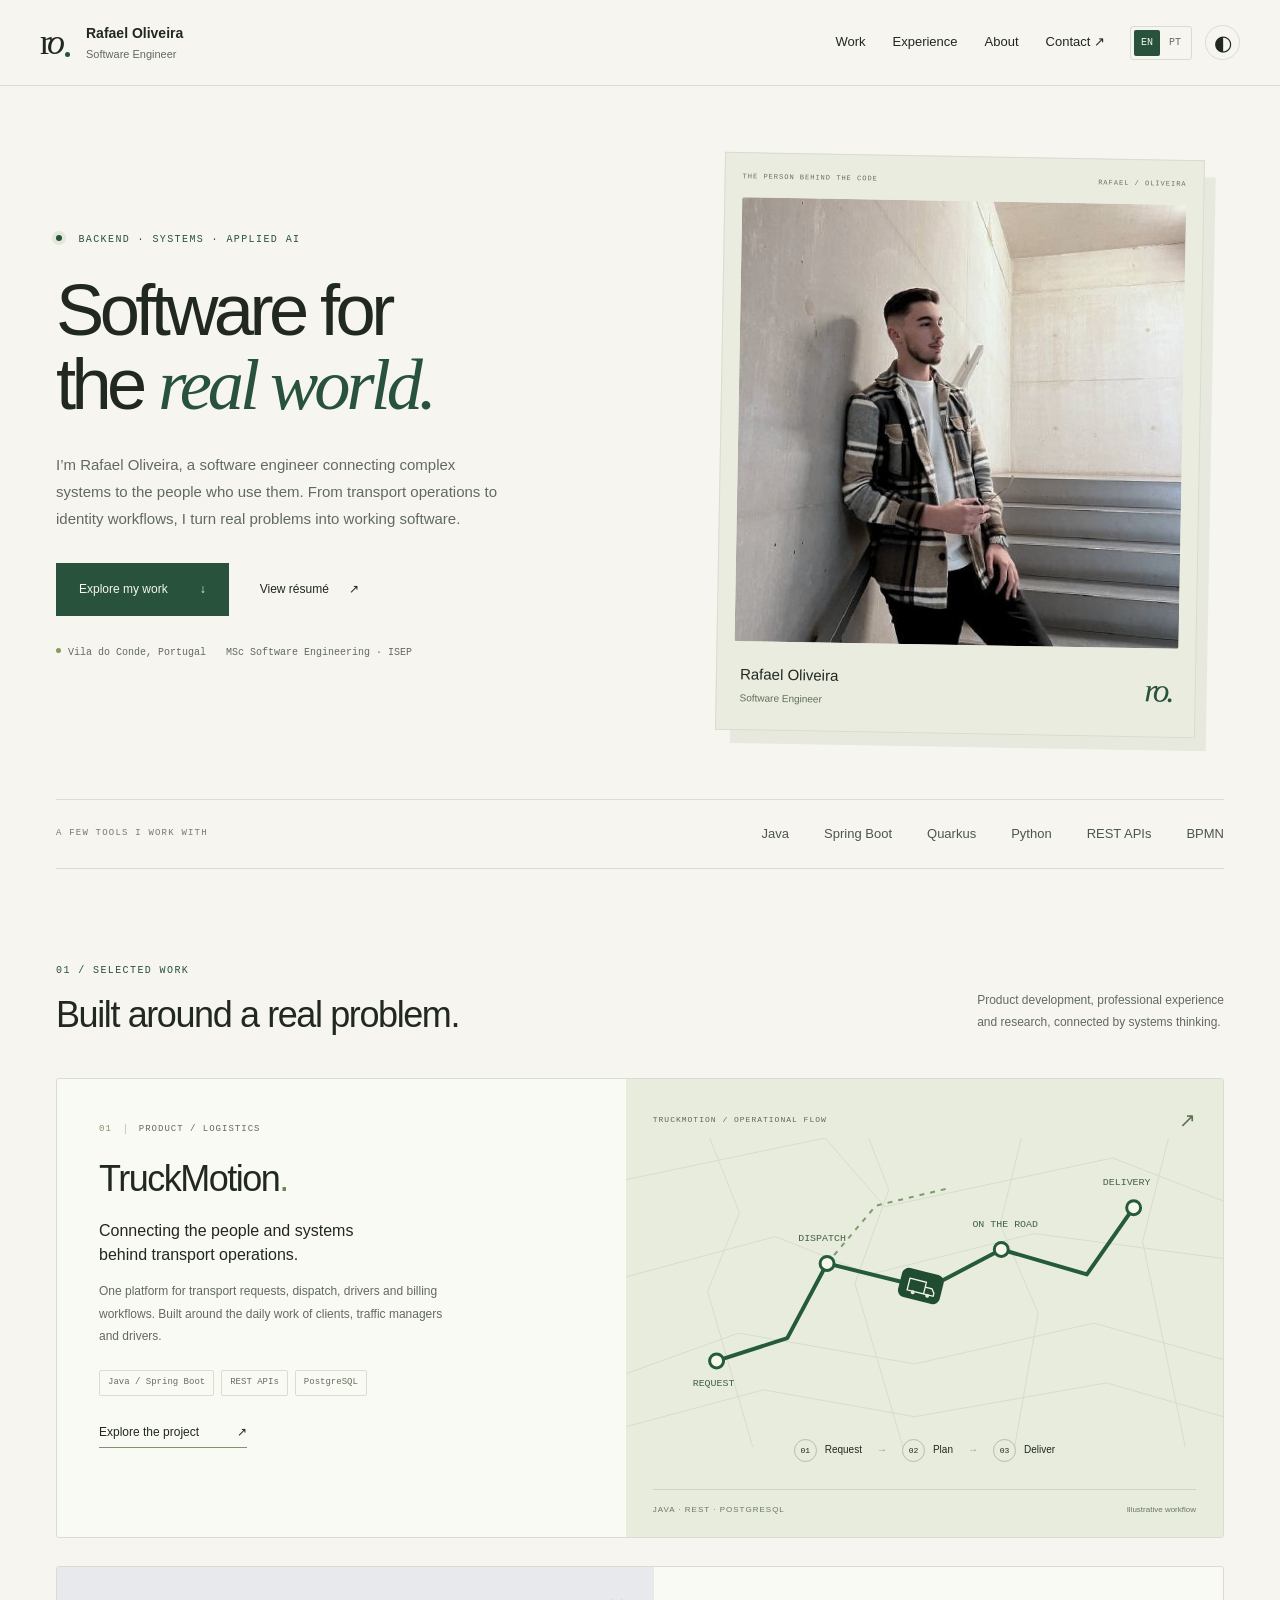
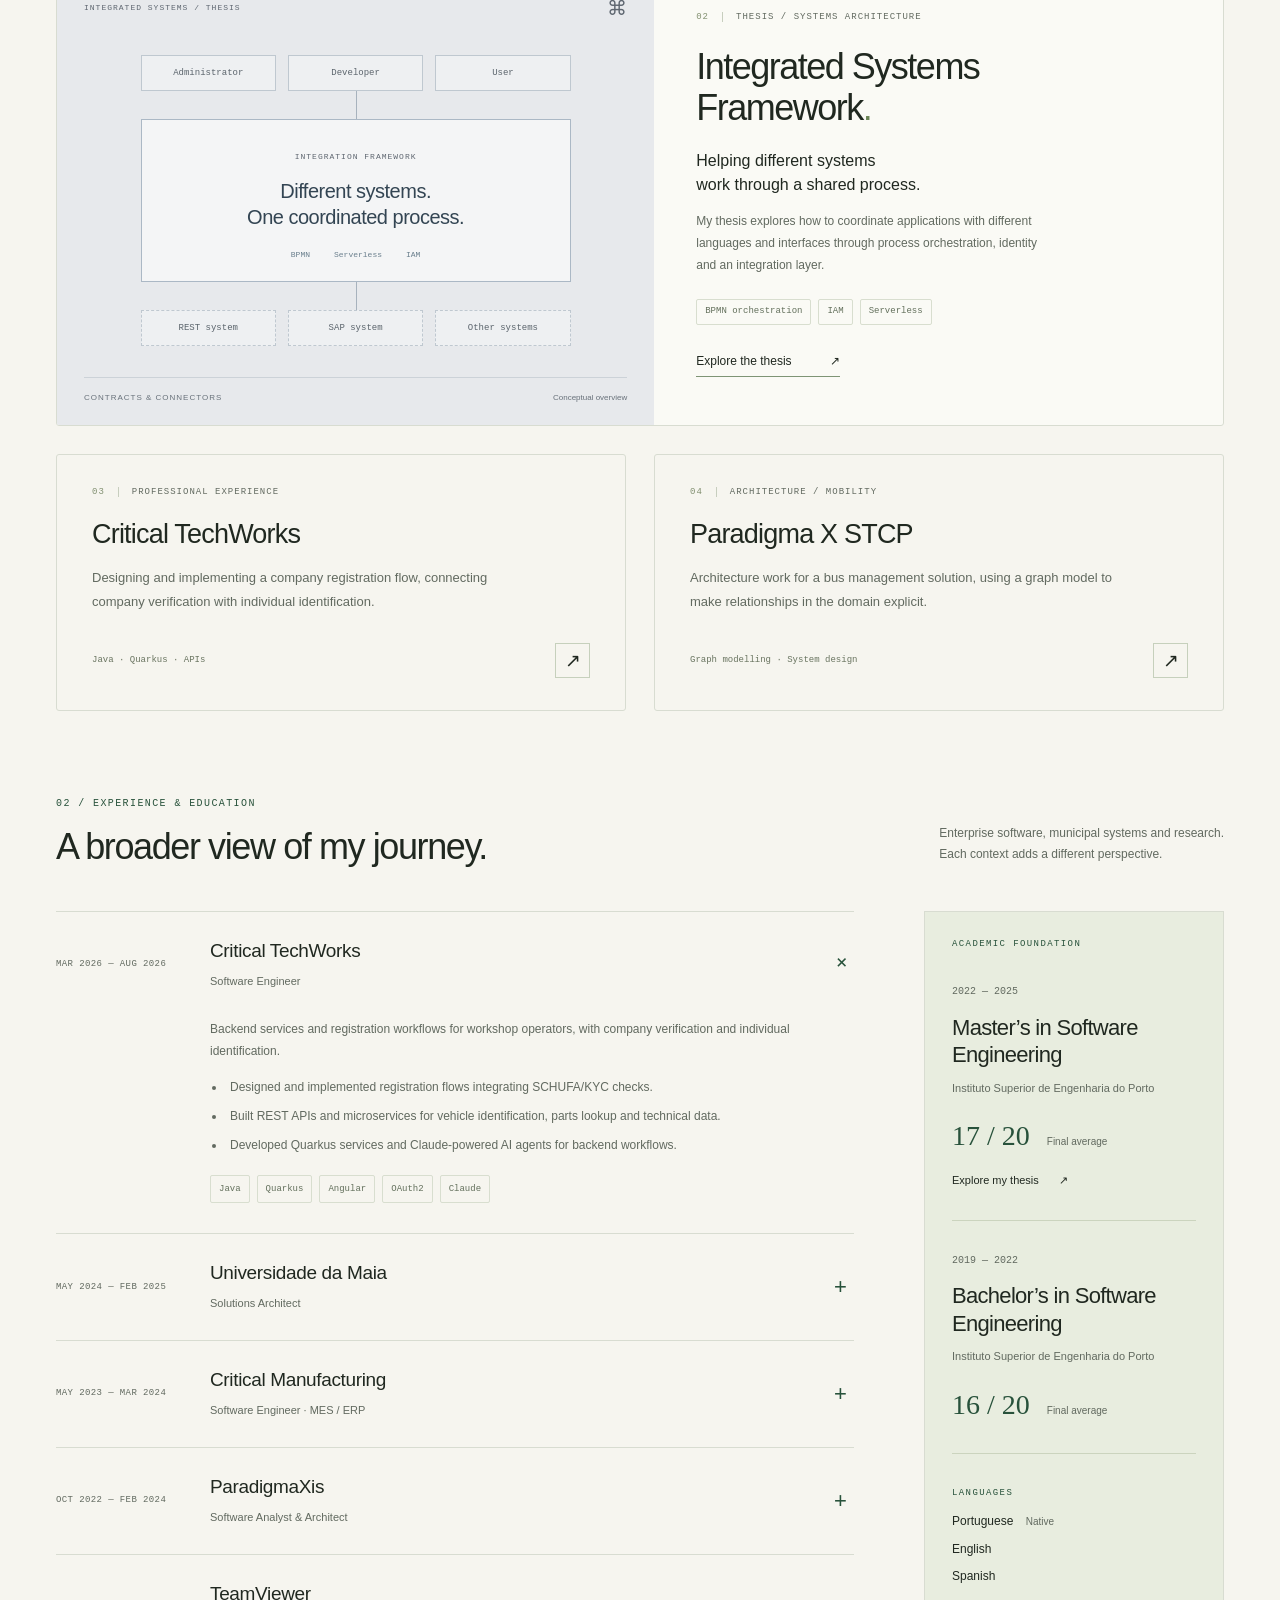
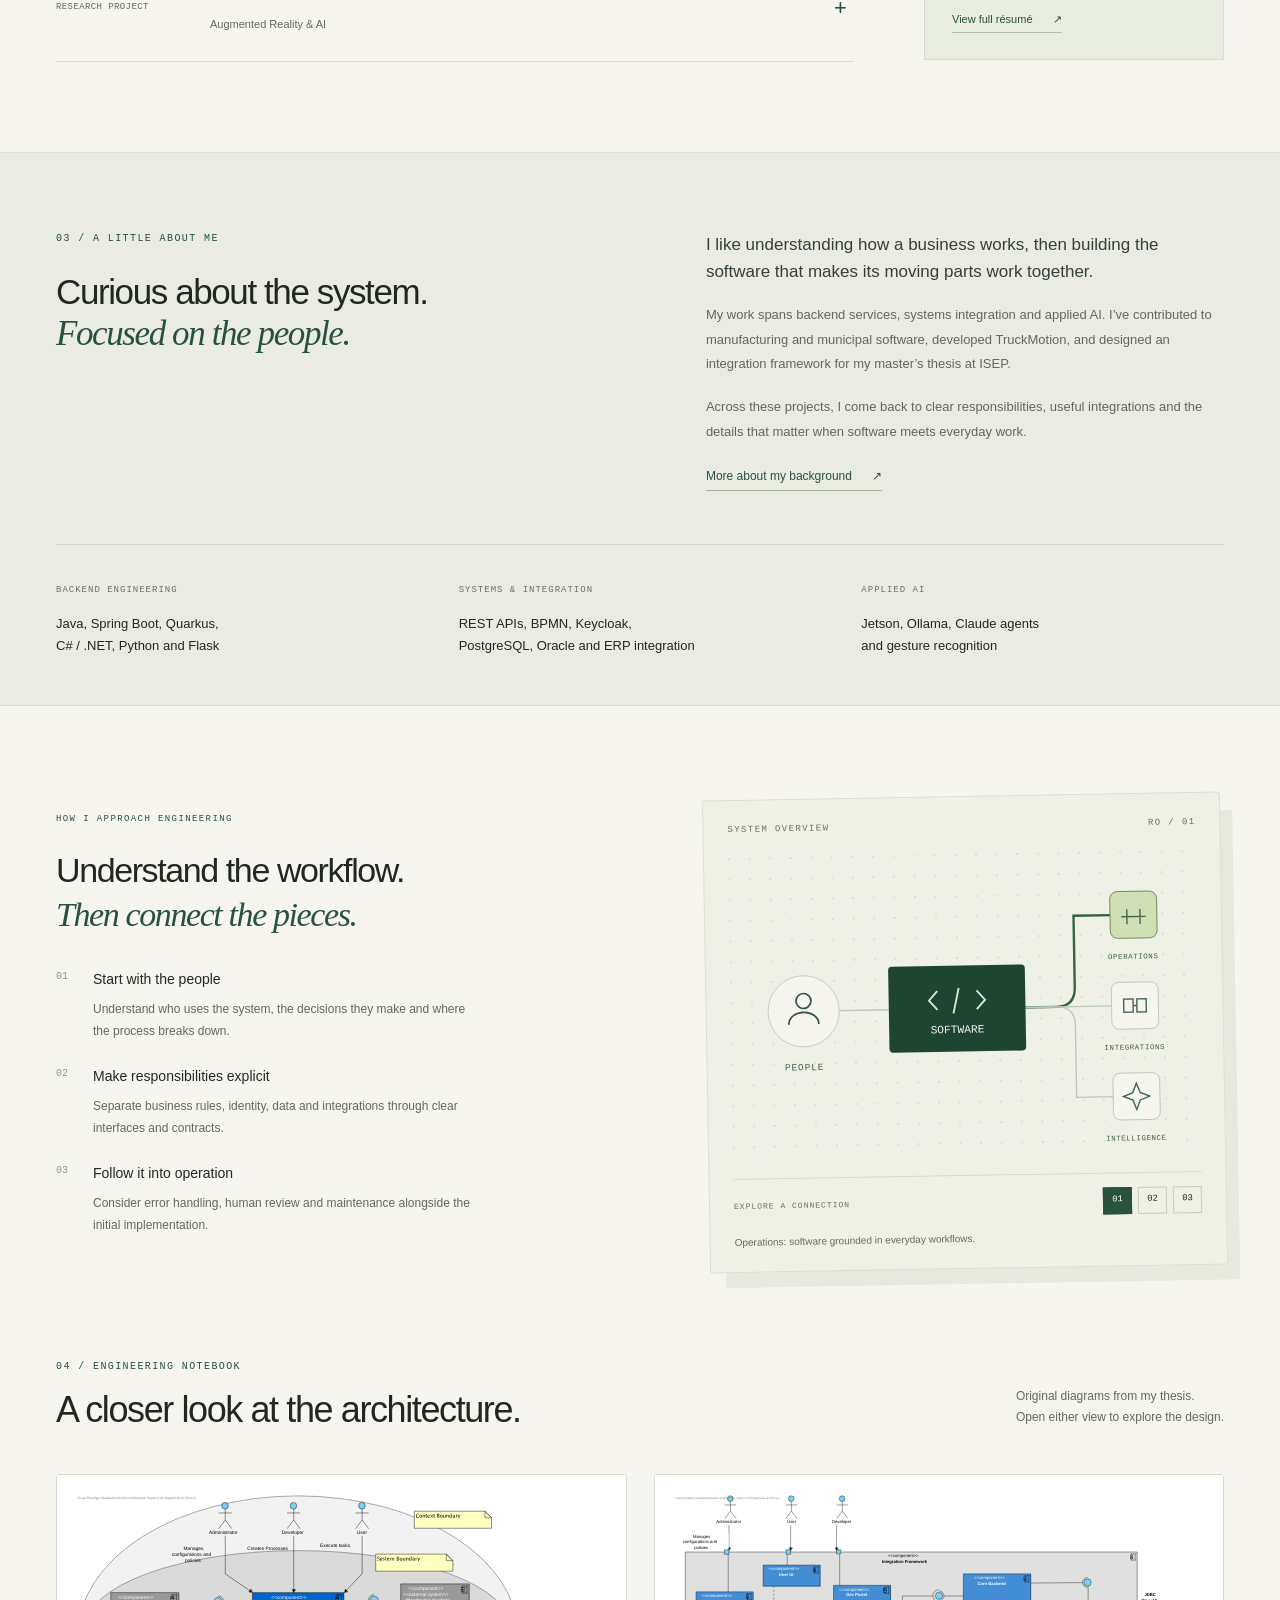
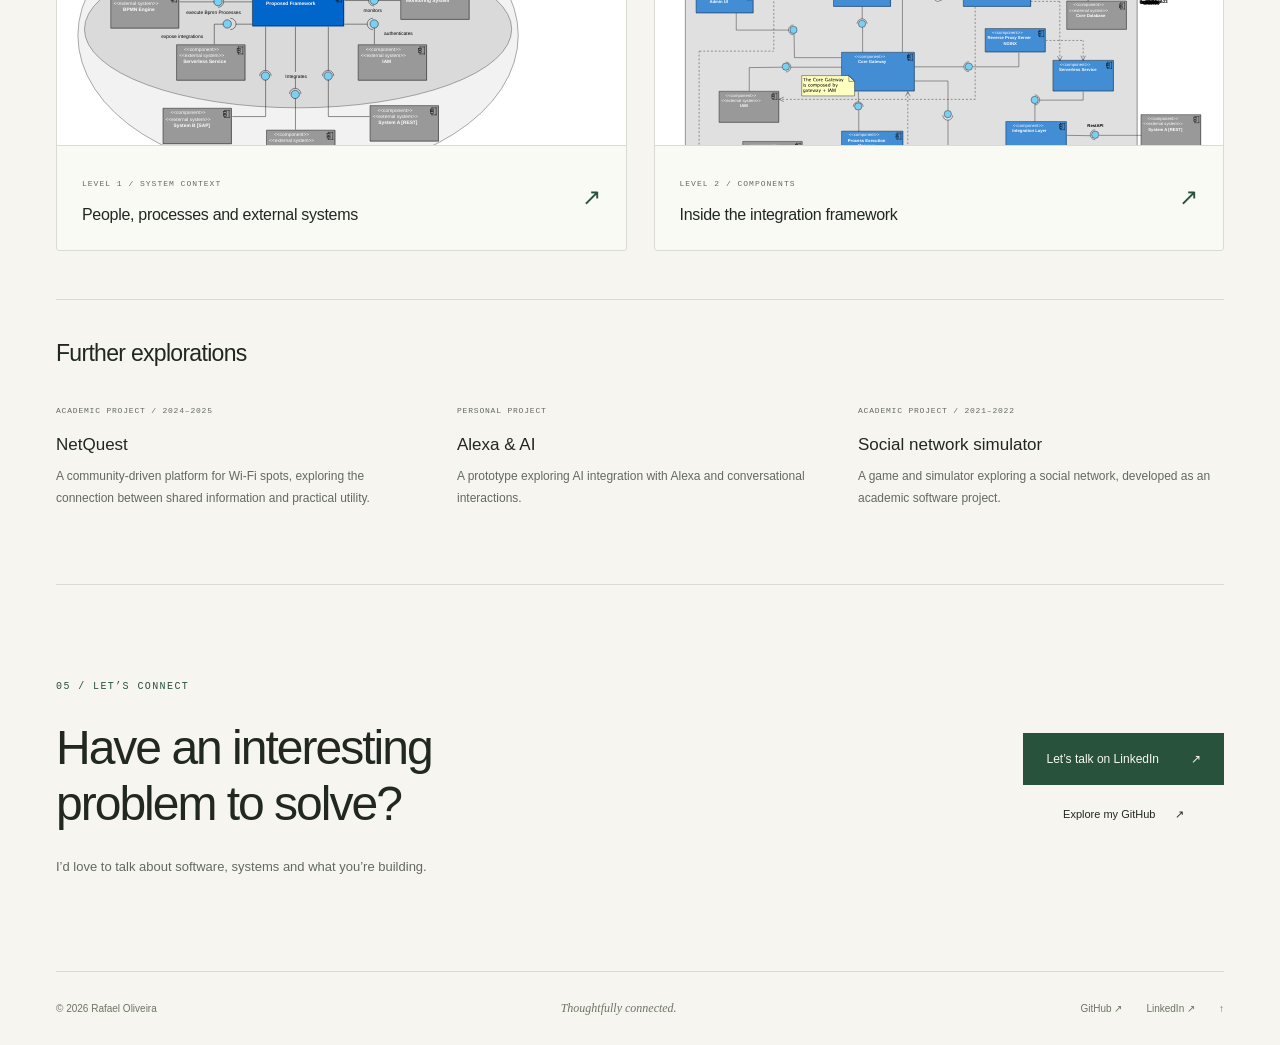
==== commit cb8c2877: "Correct TruckMotion Java stack and employment dates" ====
--- a/index.html
+++ b/index.html
@@ -54,7 +54,7 @@
           <h3>TruckMotion<span class="title-period">.</span></h3>
           <p class="project-lead">Connecting the people and systems<br class="desktop-break"> behind transport operations.</p>
           <p>One platform for transport requests, dispatch, drivers and billing workflows. Built around the daily work of clients, traffic managers and drivers.</p>
-          <div class="tags"><span>Python / Flask</span><span>API integrations</span><span>Jetson / Ollama</span></div>
+          <div class="tags"><span>Java / Spring Boot</span><span>REST APIs</span><span>PostgreSQL</span></div>
           <button class="project-link" data-project="truckmotion">Explore the project <span aria-hidden="true">↗</span></button>
         </div>
         <div class="truck-visual">
@@ -70,7 +70,7 @@
             </svg>
           </div>
           <div class="workflow-row"><span><i>01</i> Request</span><b>→</b><span><i>02</i> Plan</span><b>→</b><span><i>03</i> Deliver</span></div>
-          <div class="visual-footnote"><span>GPS · AI · ERP</span><span>Illustrative workflow</span></div>
+          <div class="visual-footnote"><span>JAVA · REST · POSTGRESQL</span><span>Illustrative workflow</span></div>
         </div>
       </article>
 
@@ -106,7 +106,7 @@
       <div class="section-heading"><div><p class="eyebrow">02 / EXPERIENCE & EDUCATION</p><h2 id="experience-title">A broader view of my journey.</h2></div><p>Enterprise software, municipal systems and research.<br class="desktop-break"> Each context adds a different perspective.</p></div>
       <div class="experience-layout">
         <div class="timeline">
-          <details class="role" open><summary><span class="role-date">MAR 2026 — PRESENT</span><span class="role-title"><strong>Critical TechWorks</strong><span>Software Engineer</span></span><span class="expand-icon" aria-hidden="true">+</span></summary><div class="role-body"><p>Backend services and registration workflows for workshop operators, with company verification and individual identification.</p><ul><li>Designed and implemented registration flows integrating SCHUFA/KYC checks.</li><li>Built REST APIs and microservices for vehicle identification, parts lookup and technical data.</li><li>Developed Quarkus services and Claude-powered AI agents for backend workflows.</li></ul><div class="tags"><span>Java</span><span>Quarkus</span><span>Angular</span><span>OAuth2</span><span>Claude</span></div></div></details>
+          <details class="role" open><summary><span class="role-date">MAR 2026 — AUG 2026</span><span class="role-title"><strong>Critical TechWorks</strong><span>Software Engineer</span></span><span class="expand-icon" aria-hidden="true">+</span></summary><div class="role-body"><p>Backend services and registration workflows for workshop operators, with company verification and individual identification.</p><ul><li>Designed and implemented registration flows integrating SCHUFA/KYC checks.</li><li>Built REST APIs and microservices for vehicle identification, parts lookup and technical data.</li><li>Developed Quarkus services and Claude-powered AI agents for backend workflows.</li></ul><div class="tags"><span>Java</span><span>Quarkus</span><span>Angular</span><span>OAuth2</span><span>Claude</span></div></div></details>
           <details class="role"><summary><span class="role-date">MAY 2024 — FEB 2025</span><span class="role-title"><strong>Universidade da Maia</strong><span>Solutions Architect</span></span><span class="expand-icon" aria-hidden="true">+</span></summary><div class="role-body"><p>Systems integration work for the city of Maia, addressing data redundancy and interoperability around the municipal ERP.</p><ul><li>Designed integration solutions and refined data flows across city services.</li><li>Worked with city officials and IT teams to understand operational needs.</li><li>Applied API design, identity and access management, and database integration.</li></ul><div class="tags"><span>Java / Spring Boot</span><span>Keycloak</span><span>PostgreSQL / Oracle</span><span>Docker</span></div></div></details>
           <details class="role"><summary><span class="role-date">MAY 2023 — MAR 2024</span><span class="role-title"><strong>Critical Manufacturing</strong><span>Software Engineer · MES / ERP</span></span><span class="expand-icon" aria-hidden="true">+</span></summary><div class="role-body"><p>Manufacturing Execution System support and software development for production environments.</p><ul><li>Investigated production issues and supported system stability.</li><li>Developed solutions for MES production challenges.</li><li>Collaborated across teams through Agile and Scrum delivery practices.</li></ul><div class="tags"><span>C# / .NET</span><span>REST APIs</span><span>Oracle</span><span>SQL Server</span></div></div></details>
           <details class="role"><summary><span class="role-date">OCT 2022 — FEB 2024</span><span class="role-title"><strong>ParadigmaXis</strong><span>Software Analyst & Architect</span></span><span class="expand-icon" aria-hidden="true">+</span></summary><div class="role-body"><p>Urban management projects covering software quality, API integration and architecture.</p><ul><li>Worked on software quality for the Geovista urban planning project.</li><li>Designed and developed an API data collection solution for urban park management at Porto Digital.</li><li>Architected a graph-based bus management solution in the Paradigma X STCP context.</li></ul><div class="tags"><span>Java / Spring Boot</span><span>PostgreSQL</span><span>JUnit</span><span>Graph modelling</span></div></div></details>
